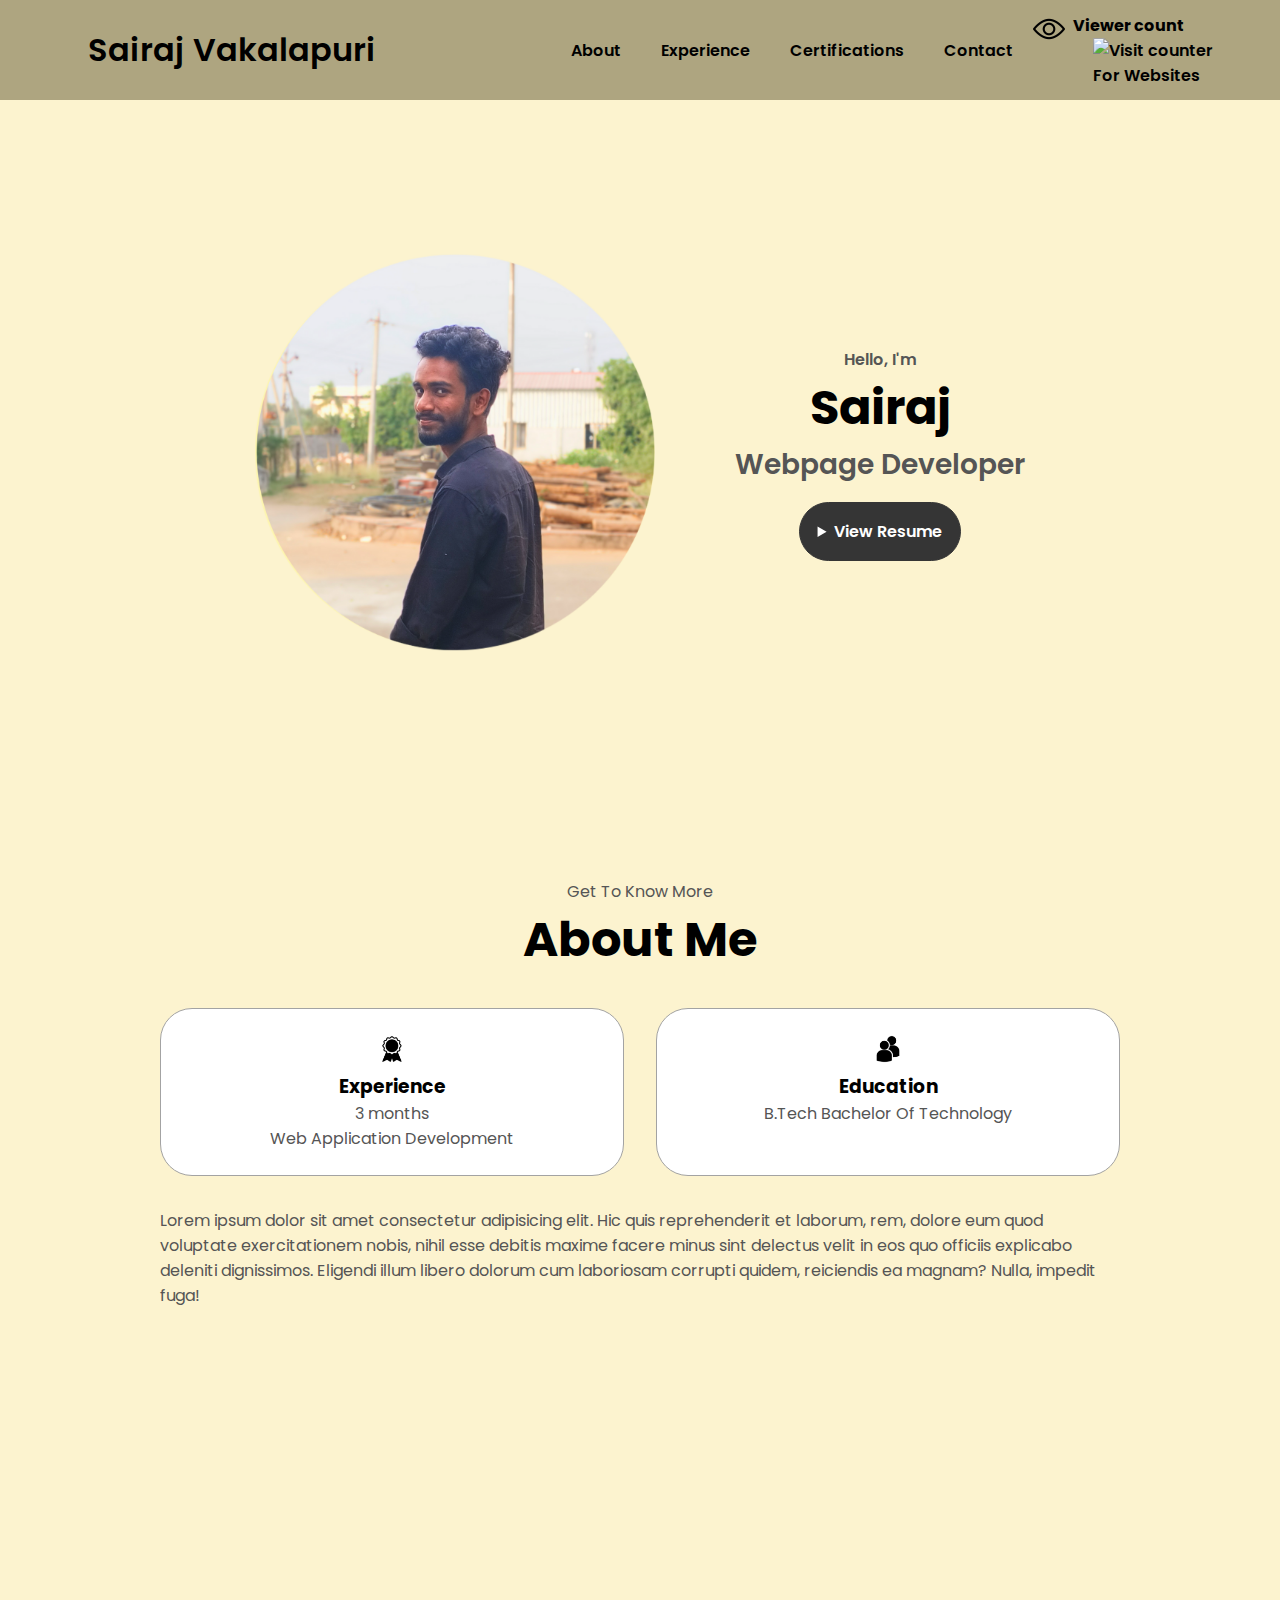
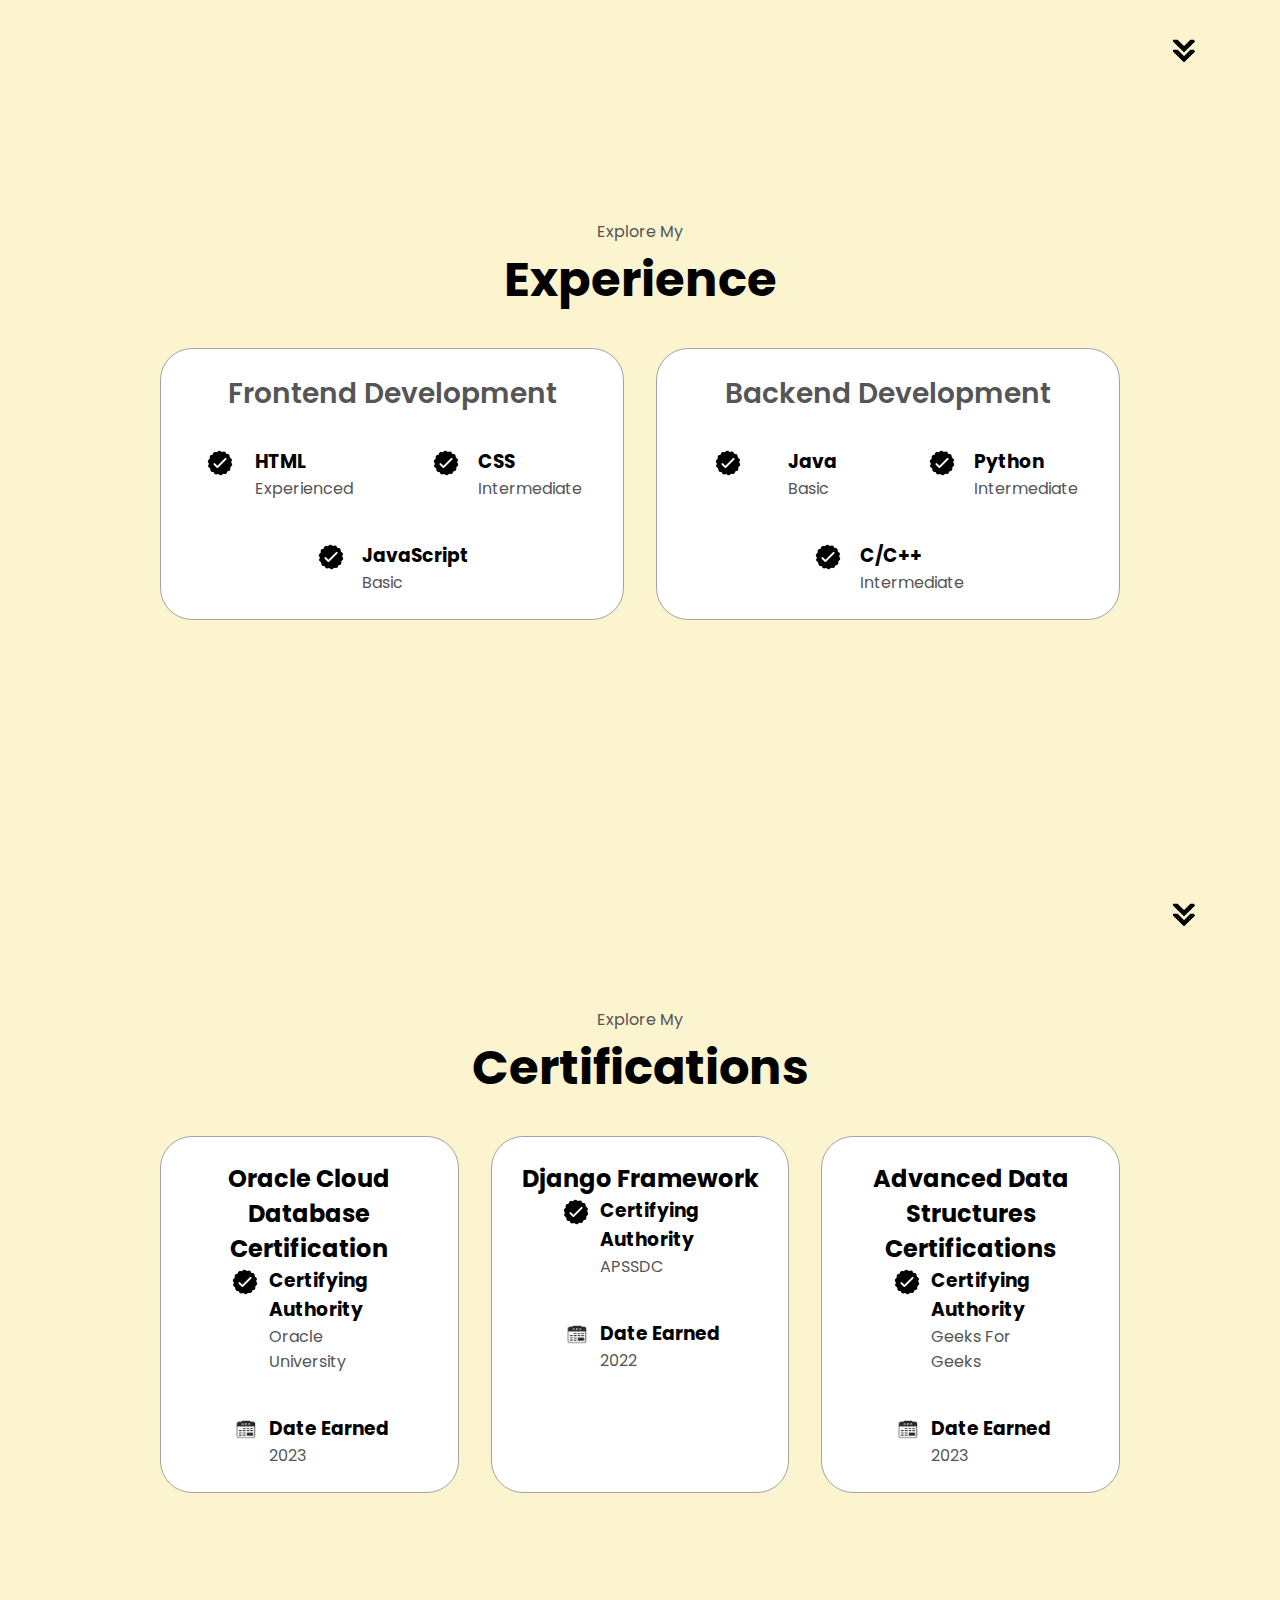
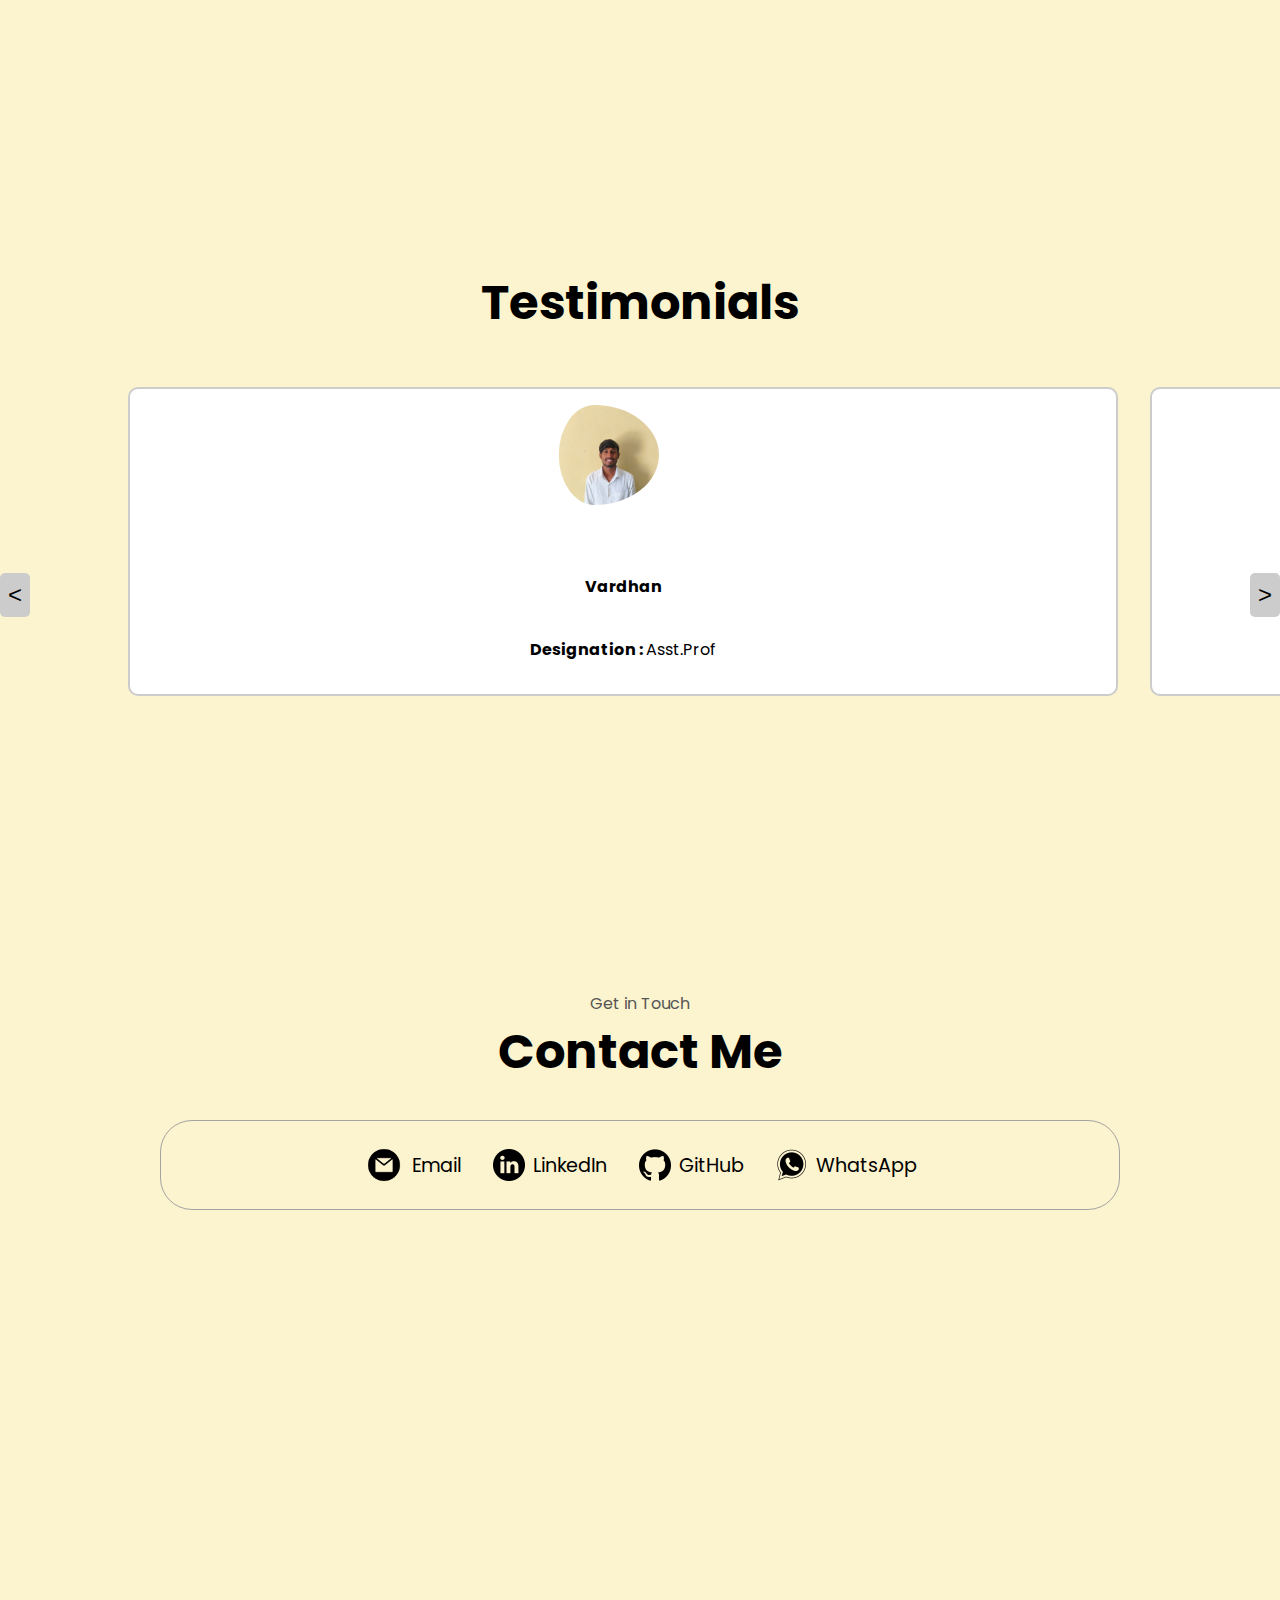
==== index.html @ 8b75f488 "Update index.html" ====
<!DOCTYPE html>
<html lang="en">
  <head>
    <meta charset="UTF-8" />
    <meta http-equiv="X-UA-Compatible" content="IE=edge" />
    <meta name="viewport" content="width=device-width, initial-scale=1.0" />
    <title>Portfolio</title>
    <link rel="stylesheet" href="style.css" />
    <link rel="stylesheet" href="style1.css" />
    <link rel="stylesheet" href="iframe.css" />
  </head>
  <body>
    <div class="jk">
      <a class="logo">Sairaj Vakalapuri</a>
      <nav class="nav">
          <a href="#about">About</a>
          <a href="#experience">Experience</a>
          <a href="#certifications">Certifications</a>
          <a href="#contacts">Contact</a>
           <div class="view-count">
            <article>
              <img src="./assets/view.png" alt="Calendar icon" class="icon" />
              <div>
                <h4>Viewer count</h4>
                <a href="https://www.hitwebcounter.com" target="_blank">
                <img src="https://hitwebcounter.com/counter/counter.php?page=11163522&style=0008&nbdigits=6&type=page&initCount=0" title="Counter Widget" Alt="Visit counter For Websites"   border="0" /></a>      
              </div>
            </article>
          </div>
      </nav>
    </div>
    <section id="profile">
      <div class="section__pic-container">
        <img src="./assets/profile-pic.png" alt="profile picture" />
      </div>
      <div class="section__text">
        <p class="section__text__p1">Hello, I'm</p>
        <h1 class="title">Sairaj</h1>
        <p class="section__text__p2">Webpage Developer</p>
        <div class="btn-container">
          <details>
            <summary class="btn btn-color-1">View Resume</summary> 
            <iframe src="./resume.pdf" frameborder="0"></iframe>
          </details>
        </div>
      </div>
    </section>

    <section id="about">
      <div class="about-me">
        <p class="section__text__p1">Get To Know More</p>
      <h1 class="title">About Me</h1>
      <div class="section-container">
        <div class="about-details-container">
          <div class="about-containers">
            <div class="details-container">
              <img
                src="./assets/experience.png"
                alt="Experience icon"
                class="icon"
              />
              <h3>Experience</h3>
              <p>3 months <br />Web Application Development</p>
            </div>
            <div class="details-container">
              <img
                src="./assets/education.png"
                alt="Education icon"
                class="icon"
              />
              <h3>Education</h3>
              <p>B.Tech Bachelor Of Technology</p>
            </div>
          </div>
          <div class="text-container">
            <p>
              Lorem ipsum dolor sit amet consectetur adipisicing elit. Hic quis
              reprehenderit et laborum, rem, dolore eum quod voluptate
              exercitationem nobis, nihil esse debitis maxime facere minus sint
              delectus velit in eos quo officiis explicabo deleniti dignissimos.
              Eligendi illum libero dolorum cum laboriosam corrupti quidem,
              reiciendis ea magnam? Nulla, impedit fuga!
            </p>
          </div>
        </div>
      </div>
      <img
        src="./assets/arrow.png"
        alt="Arrow icon"
        class="icon arrow"
        onclick="location.href='./#experience'"
      />
      </div>
    </section>
    <section id="experience">
      <p class="section__text__p1">Explore My</p>
      <h1 class="title">Experience</h1>
      <div class="experience-details-container">
        <div class="about-containers">
          <div class="details-container">
            <h2 class="experience-sub-title">Frontend Development</h2>
            <div class="article-container">
              <article>
                <img
                  src="./assets/checkmark.png"
                  alt="Experience icon"
                  class="icon"
                />
                <div>
                  <h3>HTML</h3>
                  <p>Experienced</p>
                </div>
              </article>
              <article>
                <img
                  src="./assets/checkmark.png"
                  alt="Experience icon"
                  class="icon"
                />
                <div>
                  <h3>CSS</h3>
                  <p>Intermediate</p>
                </div>
              </article>
              <article>
                <img
                  src="./assets/checkmark.png"
                  alt="Experience icon"
                  class="icon"
                />
                <div>
                  <h3>JavaScript</h3>
                  <p>Basic</p>
                </div>
              </article>
            </div>
          </div>
          <div class="details-container">
            <h2 class="experience-sub-title">Backend Development</h2>
            <div class="article-container">
              <article>
                <img
                  src="./assets/checkmark.png"
                  alt="Experience icon"
                  class="icon"
                />
                <div>
                  <h3>Java</h3>
                  <p>Basic</p>
                </div>
              </article>
              <article>
                <img
                  src="./assets/checkmark.png"
                  alt="Experience icon"
                  class="icon"
                />
                <div>
                  <h3>Python</h3>
                  <p>Intermediate</p>
                </div>
              </article>
              <article>
                <img
                  src="./assets/checkmark.png"
                  alt="Experience icon"
                  class="icon"
                />
                <div>
                  <h3>C/C++</h3>
                  <p>Intermediate</p>
                </div>
              </article>
            </div>
          </div>
        </div>
      </div>
      <img
        src="./assets/arrow.png"
        alt="Arrow icon"
        class="icon arrow"
        onclick="location.href='./#projects'"
      />
    </section>
    
  <section id="certifications">
  <p class="section__text__p1">Explore My</p>
  <h1 class="title">Certifications</h1>
  <div class="certifications-details-container">
    <div class="about-containers">
      <div class="details-container">
        <h2 class="certifications-sub-title">Oracle Cloud Database Certification</h2>
        <div class="article-container">
          <article>
            <img src="./assets/checkmark.png" alt="Certification icon" class="icon" />
            <div>
              <h3>Certifying Authority</h3>
              <p>Oracle University</p>
            </div>
          </article>
          <article>
            <img src="./assets/calendar.png" alt="Calendar icon" class="icon" />
            <div>
              <h3>Date Earned</h3>
              <p>2023</p>
            </div>
          </article>
        </div>
      </div>
      <div class="details-container">
        <h2 class="certifications-sub-title">Django Framework</h2>
        <div class="article-container">
          <article>
            <img src="./assets/checkmark.png" alt="Certification icon" class="icon" />
            <div>
              <h3>Certifying Authority</h3>
              <p>APSSDC</p>
            </div>
          </article>
          <article>
            <img src="./assets/calendar.png" alt="Calendar icon" class="icon" />
            <div>
              <h3>Date Earned</h3>
              <p>2022</p>
            </div>
          </article>
        </div>
      </div>
      <div class="details-container">
        <h2 class="certifications-sub-title">Advanced Data Structures Certifications</h2>
        <div class="article-container">
          <article>
            <img src="./assets/checkmark.png" alt="Certification icon" class="icon" />
            <div>
              <h3>Certifying Authority</h3>
              <p>Geeks For Geeks</p>
            </div>
          </article>
          <article>
            <img src="./assets/calendar.png" alt="Calendar icon" class="icon" />
            <div>
              <h3>Date Earned</h3>
              <p>2023</p>
            </div>
          </article>
        </div>
      </div>
      
    </div>
    
    
  </div>
  </section>

    <div class="iframe-container">
  <iframe src="testimonials.html" frameborder="0"></iframe>
</div>
</b>
</b>
  <img src="./assets/arrow.png" alt="Arrow icon" class="icon arrow" onclick="location.href='./#contact'" />
</section>
    <section id="contacts">
      <p class="section__text__p1">Get in Touch</p>
      <h1 class="title">Contact Me</h1>
      <div class="contact-info-upper-container">
        <div class="contact-info-container">
          <img
            src="./assets/email.png"
            alt="Email icon"
            class="icon contact-icon email-icon"
          />
          <p><a href="vakalapuri.sairaj@gmail.com">Email</a></p>
        </div>
        <div class="contact-info-container">
          <img
            src="./assets/linkedin.png"
            alt="LinkedIn icon"
            class="icon contact-icon"
          />
          <p><a href="https://www.linkedin.com/in/sai-raj-215684230/">LinkedIn</a></p>
        </div>
        
          <div class="contact-info-container">
          <img
            src="./assets/github.png"
            alt="GitHub icon"
            class="icon contact-icon"
          />
          <p><a href="https://www.github.com/Sairaj2212">GitHub</a></p>
        </div>
        
        <div class="contact-info-container">
          <img
            src="./assets/whatsapp.png"
            alt="whatsapp icon"
            class="icon contact-icon"
          />
          <p><a href="https://wa.me/+919493620127">WhatsApp</a></p>
        </div>
      </div>
    </section>
  </body>
</html>>
---- style.css ----
@import url("https://fonts.googleapis.com/css2?family=Poppins:wght@300;400;500;600&display=swap");

* {
  margin: 0;
  padding: 0;
  text-decoration:none ;
}
body {
  font-family: "Poppins", sans-serif;
  background-color: #FCF3CF;
}
html {
  scroll-behavior: smooth;
}
.jk{
  position: fixed;
  z-index: 100;
  background-color: #aea580;
  display: flex;
  justify-content: space-around;
  align-items: center;
  width: 100%;
  font-weight: 600;
  height: 100px;
}
nav a{
 margin: 20px;


}
p {
  color: rgb(85, 85, 85);
}

/* TRANSITION */

a,
.btn {
  transition: all 300ms ease;
}

nav,
.nav-links {
  display: flex;
}

nav {
  justify-content: space-around;
  align-items: center;
  height: 17vh;
}

.nav-links {
  gap: 2rem;
  list-style: none;
  font-size: 1.5rem;
}
#profile{
  padding-top:160px;
}

a {
  color: black;
  text-decoration: none;
  text-decoration-color: white;
}

a:hover {
  color: grey;
  text-decoration: underline;
  text-underline-offset: 1rem;
  text-decoration-color: rgb(181, 181, 181);
}

.logo {
  font-size: 2rem;
}

.logo:hover {
  cursor: default;
}


#hamburger-nav {
  display: none;
}

.hamburger-menu {
  position: relative;
  display: inline-block;
}

.hamburger-icon {
  display: flex;
  flex-direction: column;
  justify-content: space-between;
  height: 24px;
  width: 30px;
  cursor: pointer;
}

.hamburger-icon span {
  width: 100%;
  height: 2px;
  background-color: black;
  transition: all 0.3 ease-in-out;
}

.menu-links {
  position: absolute;
  top: 100%;
  right: 0;
  background-color: white;
  width: fit-content;
  max-height: 0;
  overflow: hidden;
  transition: all 0.3 ease-in-out;
}

.menu-links a {
  display: block;
  padding: 10px;
  text-align: center;
  font-size: 1.5rem;
  color: black;
  text-decoration: none;
  transition: all 0.3 ease-in-out;
}

.menu-links li {
  list-style: none;
}

.menu-links.open {
  max-height: 300px;
}

.hamburger-icon.open span:first-child {
  transform: rotate(45deg) translate(10px, 5px);
}

.hamburger-icon.open span:nth-child(2) {
  opacity: 0;
}

.hamburger-icon.open span:last-child {
  transform: rotate(-45deg) translate(10px, -5px);
}

.hamburger-icon span:first-child {
  transform: none;
}

.hamburger-icon span:first-child {
  opacity: 1;
}

.hamburger-icon span:first-child {
  transform: none;
}


section {
  padding-top: 4vh;
  height: 96vh;
  margin: 0 10rem;
  box-sizing: border-box;
  min-height: fit-content;
}

.section-container {
  display: flex;
}


#profile {
  display: flex;
  justify-content: center;
  gap: 5rem;
  height: 80vh;
}

.section__pic-container {
  display: flex;
  height: 400px;
  width: 400px;
  margin: auto 0;
}

.section__text {
  align-self: center;
  text-align: center;
}

.section__text p {
  font-weight: 600;
}

.section__text__p1 {
  text-align: center;
  
}

.section__text__p2 {
  font-size: 1.75rem;
  margin-bottom: 1rem;
}

.title {
  font-size: 3rem;
  text-align: center;
}

#socials-container {
  display: flex;
  justify-content: center;
  margin-top: 1rem;
  gap: 1rem;
}


.icon {
  cursor: pointer;
  height: 2rem;
}

.btn-container {
  display: flex;
  justify-content: center;
  gap: 1rem;
}

.btn {
  font-weight: 600;
  transition: all 300ms ease;
  padding: 1rem;
  width: 8rem;
  border-radius: 2rem;
}

.btn-color-1,
.btn-color-2 {
  border: rgb(53, 53, 53) 0.1rem solid;
}

.btn-color-1:hover,
.btn-color-2:hover {
  cursor: pointer;
}

.btn-color-1,
.btn-color-2:hover {
  background: rgb(53, 53, 53);
  color: white;
}

.btn-color-1:hover {
  background: rgb(0, 0, 0);
}

.btn-color-2 {
  background: none;
}

.btn-color-2:hover {
  border: rgb(255, 255, 255) 0.1rem solid;
}

.btn-container {
  gap: 1rem;
}


#about {
  position: relative;
}

.about-containers {
  gap: 2rem;
  margin-bottom: 2rem;
  margin-top: 2rem;
}
.about-containers :hover{
  border-color: red;
  transform: scale(1.1);
  transition: transform 330ms ease-in-out;
}

.about-details-container {
  justify-content: center;
  flex-direction: column;
}

.about-containers,
.about-details-container {
  display: flex;
}

.about-pic {
  border-radius: 2rem;
}

.arrow {
  position: absolute;
  right: -5rem;
  bottom: 2.5rem;
}

.details-container {
  padding: 1.5rem;
  flex: 1;
  background: white;
  border-radius: 2rem;
  border: rgb(53, 53, 53) 0.1rem solid;
  border-color: rgb(163, 163, 163);
  text-align: center;
}
.details-container :hover {
    border-color: blue;
    transform: scale(1.02);
}


.section-container {
  gap: 4rem;
  height: 80%;
}

.section__pic-container {
  height: 400px;
  width: 400px;
  margin: auto 0;
}



#experience {
  position: relative;
  padding-top: 7rem;
}

.experience-sub-title {
  color: rgb(85, 85, 85);
  font-weight: 600;
  font-size: 1.75rem;
  margin-bottom: 2rem;
}

.experience-details-container {
  display: flex;
  justify-content: center;
  flex-direction: column;
}

.article-container {
  display: flex;
  text-align: initial;
  flex-wrap: wrap;
  flex-direction: row;
  gap: 2.5rem;
  justify-content: space-around;
}

article {
  display: flex;
  width: 10rem;
  justify-content: space-around;
  gap: 0.5rem;
}

article .icon {
  cursor: default;
}


#projects {
  position: relative;
}

.color-container {
  border-color: rgb(163, 163, 163);
  background: rgb(250, 250, 250);
}

.project-img {
  border-radius: 2rem;
  width: 90%;
  height: 90%;
}

.project-title {
  margin: 1rem;
  color: black;
}

.project-btn {
  color: black;
  border-color: rgb(163, 163, 163);
}



#contact {
  display: flex;
  justify-content: center;
  flex-direction: column;
  height: 70vh;
}

.contact-info-upper-container {
  display: flex;
  justify-content: center;
  border-radius: 2rem;
  border: rgb(53, 53, 53) 0.1rem solid;
  border-color: rgb(163, 163, 163);
  background: (250, 250, 250);
  margin: 2rem auto;
  padding: 0.5rem;
}

.contact-info-container {
  display: flex;
  align-items: center;
  justify-content: center;
  gap: 0.5rem;
  margin: 1rem;
}

.contact-info-container p {
  font-size: larger;
}

.contact-icon {
  cursor: default;
}

.email-icon {
  height: 2.5rem;
}

/* FOOTER SECTION */

footer {
  height: 26vh;
  margin: 0 1rem;
}

footer p {
  text-align: center;
}

.view-count h3{
    font-size: 1rem;
}
---- style1.css ----
@media screen and (max-width: 1400px) {
  #profile {
    height: 83vh;
    margin-bottom: 6rem;
  }
  .about-containers {
    flex-wrap: wrap;
  }
  #contact,
  #projects {
    height: fit-content;
  }
}

@media screen and (max-width: 1200px) {
  #desktop-nav {
    display: none;
  }
  #hamburger-nav {
    display: flex;
  }
  #experience,
  .experience-details-container {
    margin-top: 2rem;
  }
  #profile,
  .section-container {
    display: block;
  }
  .arrow {
    display: none;
  }
  section,
  .section-container {
    height: fit-content;
  }
  section {
    margin: 0 5%;
  }
  .section__pic-container {
    width: 275px;
    height: 275px;
    margin: 0 auto 2rem;
  }
  .about-containers {
    margin-top: 0;
  }
}

@media screen and (max-width: 600px) {
  #contact,
  footer {
    height: 40vh;
  }
  #profile {
    height: 83vh;
    margin-bottom: 0;
  }
  article {
    font-size: 1rem;
  }
  footer nav {
    height: fit-content;
    margin-bottom: 2rem;
  }
  .about-containers,
  .contact-info-upper-container,
  .btn-container {
    flex-wrap: wrap;
  }
  .contact-info-container {
    margin: 0;
  }
  .contact-info-container p,
  .nav-links li a {
    font-size: 1rem;
  }
  .experience-sub-title {
    font-size: 1.25rem;
  }
  .logo {
    font-size: 1.5rem;
  }
  .nav-links {
    flex-direction: column;
    gap: 0.5rem;
    text-align: center;
  }
  .section__pic-container {
    width: auto;
    height: 46vw;
    justify-content: center;
  }
  .section__text__p2 {
    font-size: 1.25rem;
  }
  .title {
    font-size: 2rem;
  }
  .text-container {
    text-align: justify;
  }
}
---- iframe.css ----
.iframe-container {
    position: relative;
    overflow: hidden;
    padding-top: 56.25%;
}

.iframe-container iframe {
    position: absolute;
    top: 0;
    left: 0;
    width: 100%;
    height: 100%;
    border: 0;
}
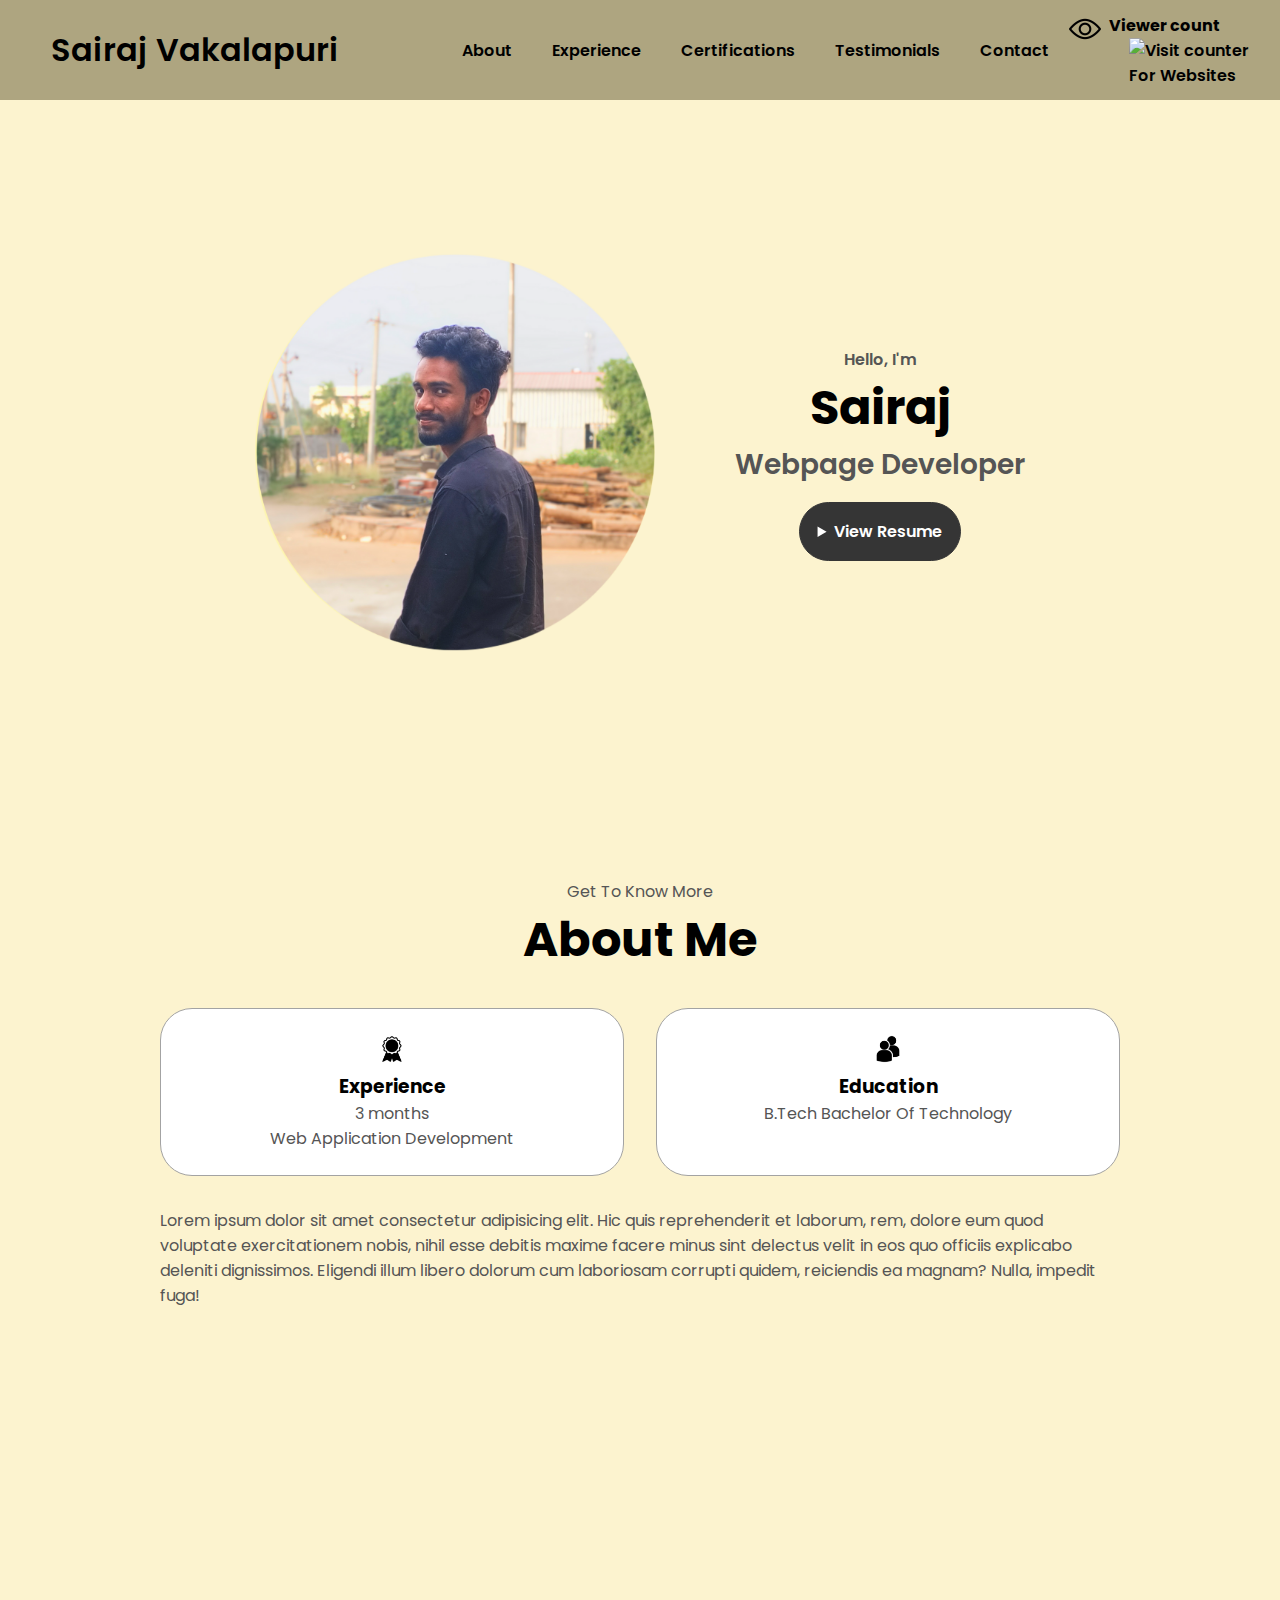
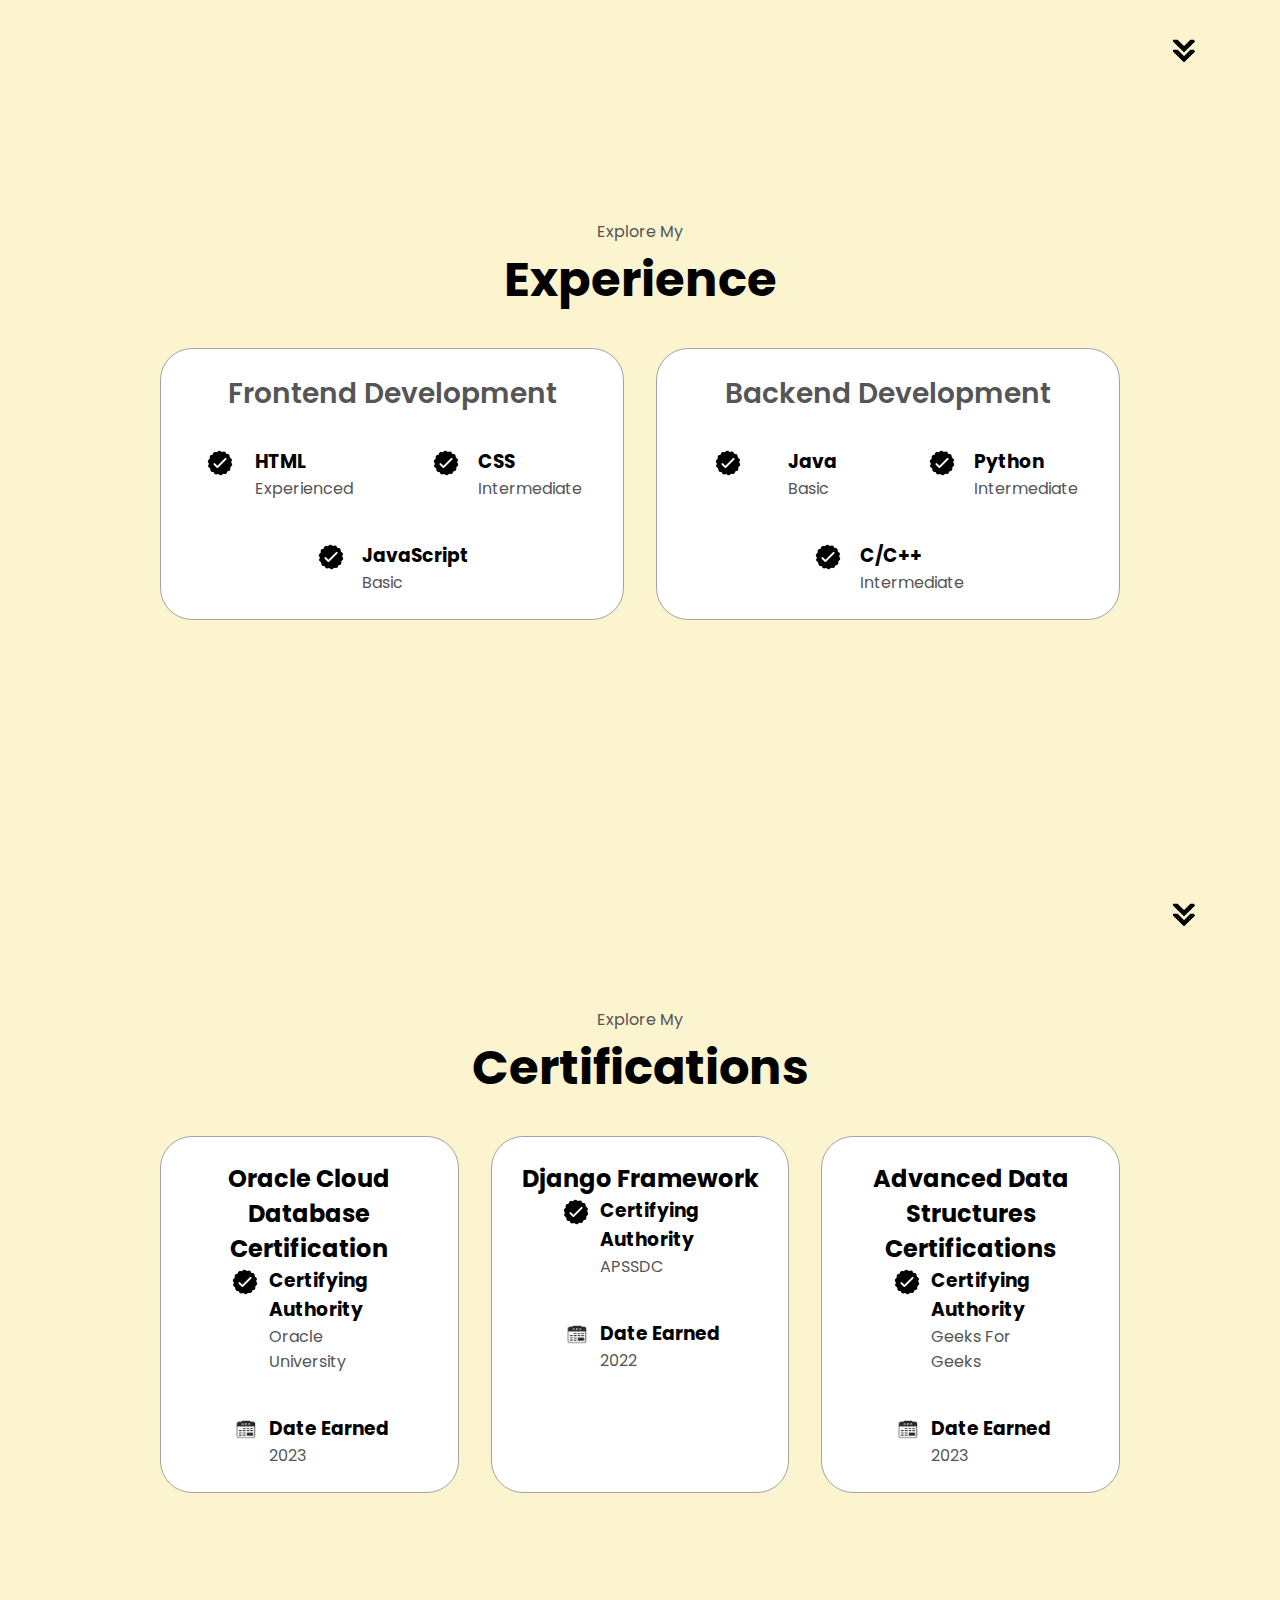
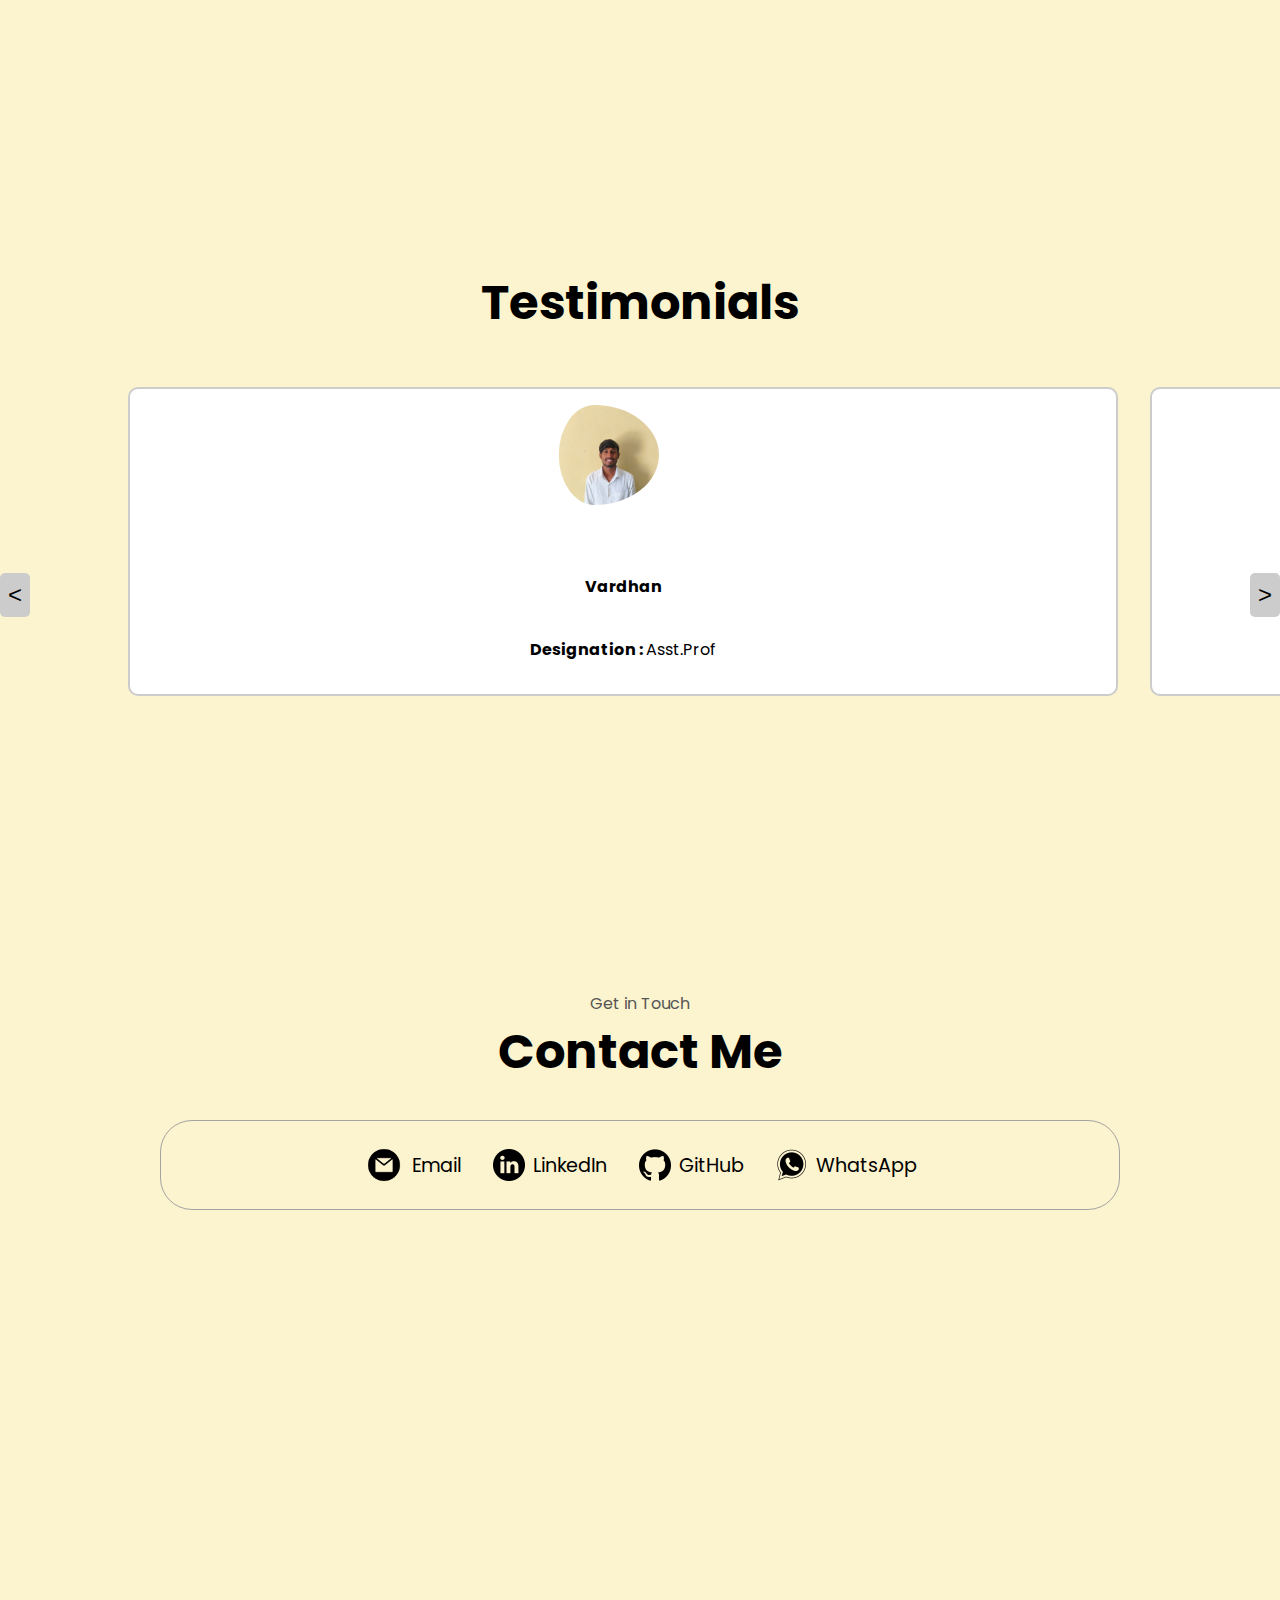
==== commit 9dbaf9a1: "Update index.html" ====
--- a/index.html
+++ b/index.html
@@ -16,6 +16,7 @@
           <a href="#about">About</a>
           <a href="#experience">Experience</a>
           <a href="#certifications">Certifications</a>
+          <a href="#test">Testimonials</a>
           <a href="#contacts">Contact</a>
            <div class="view-count">
             <article>
@@ -252,7 +253,7 @@
   </div>
   </section>
 
-    <div class="iframe-container">
+    <div class="iframe-container" id="test">
   <iframe src="testimonials.html" frameborder="0"></iframe>
 </div>
 </b>
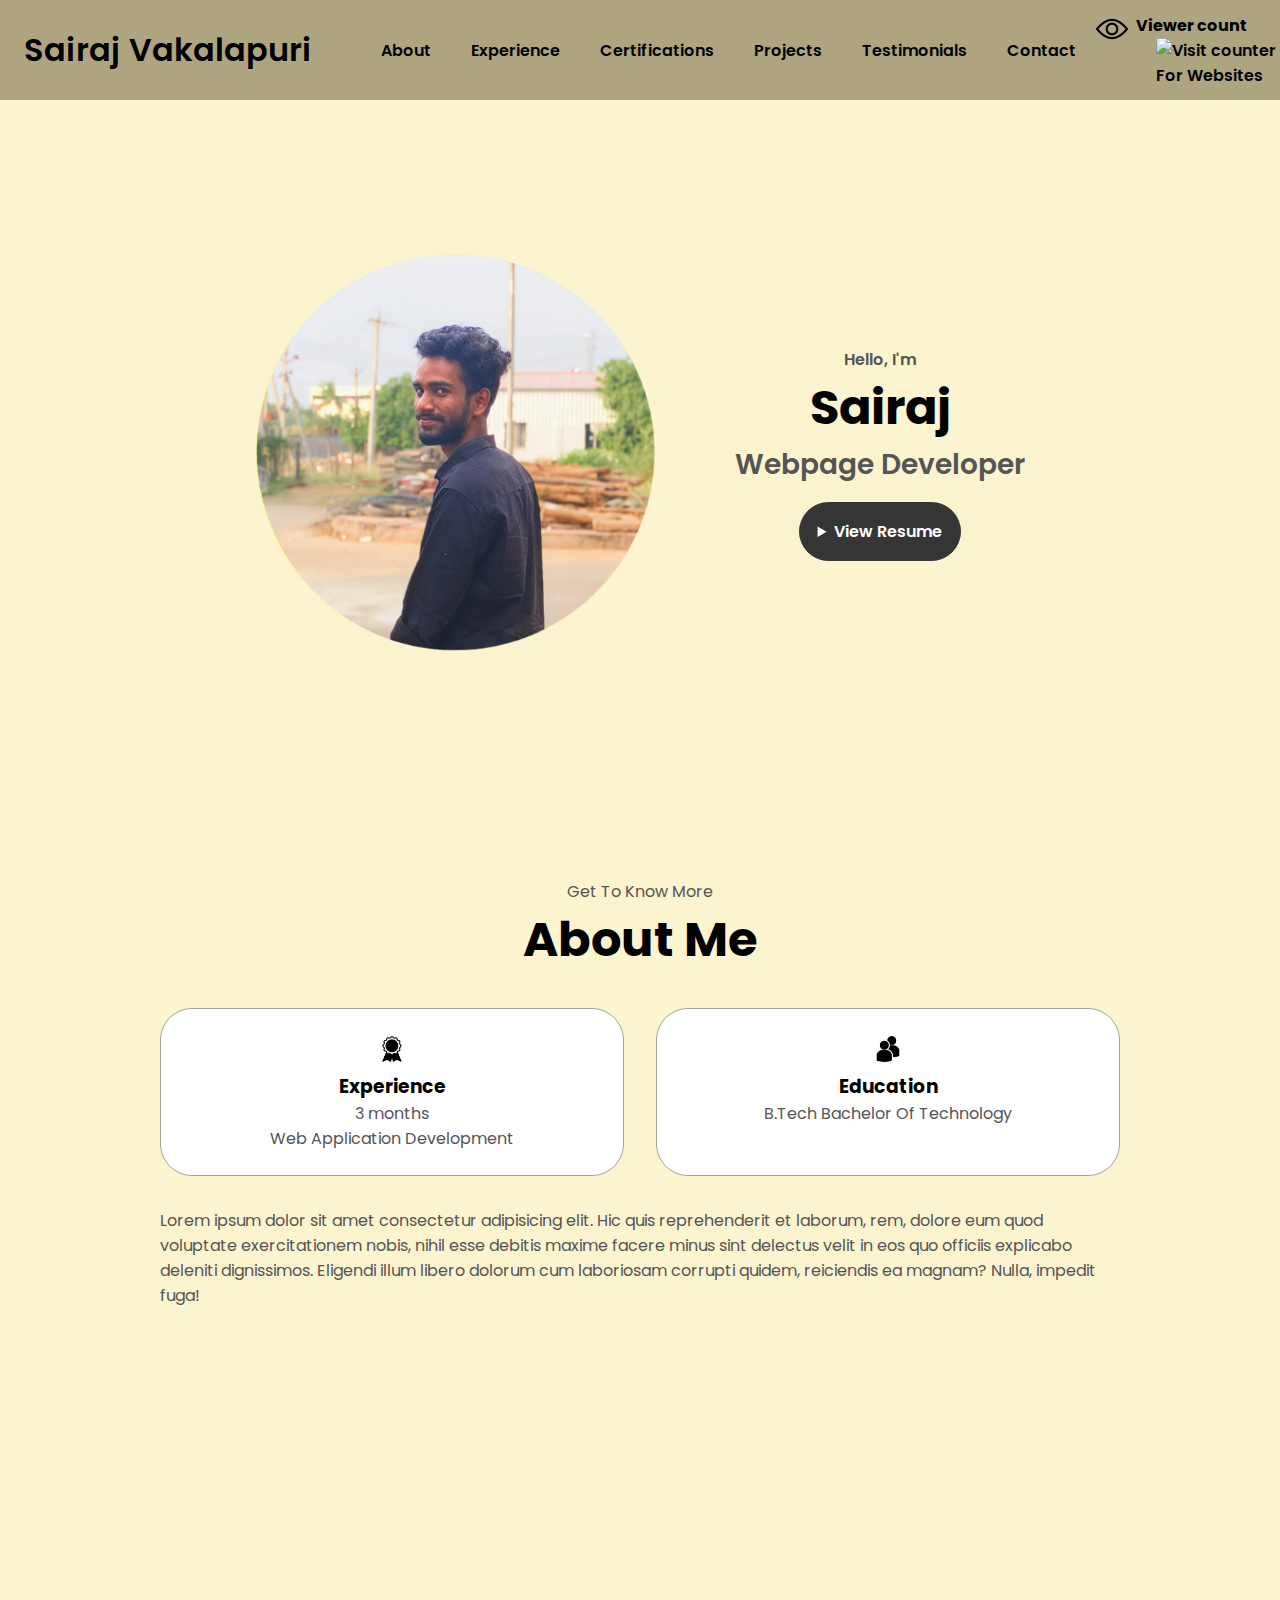
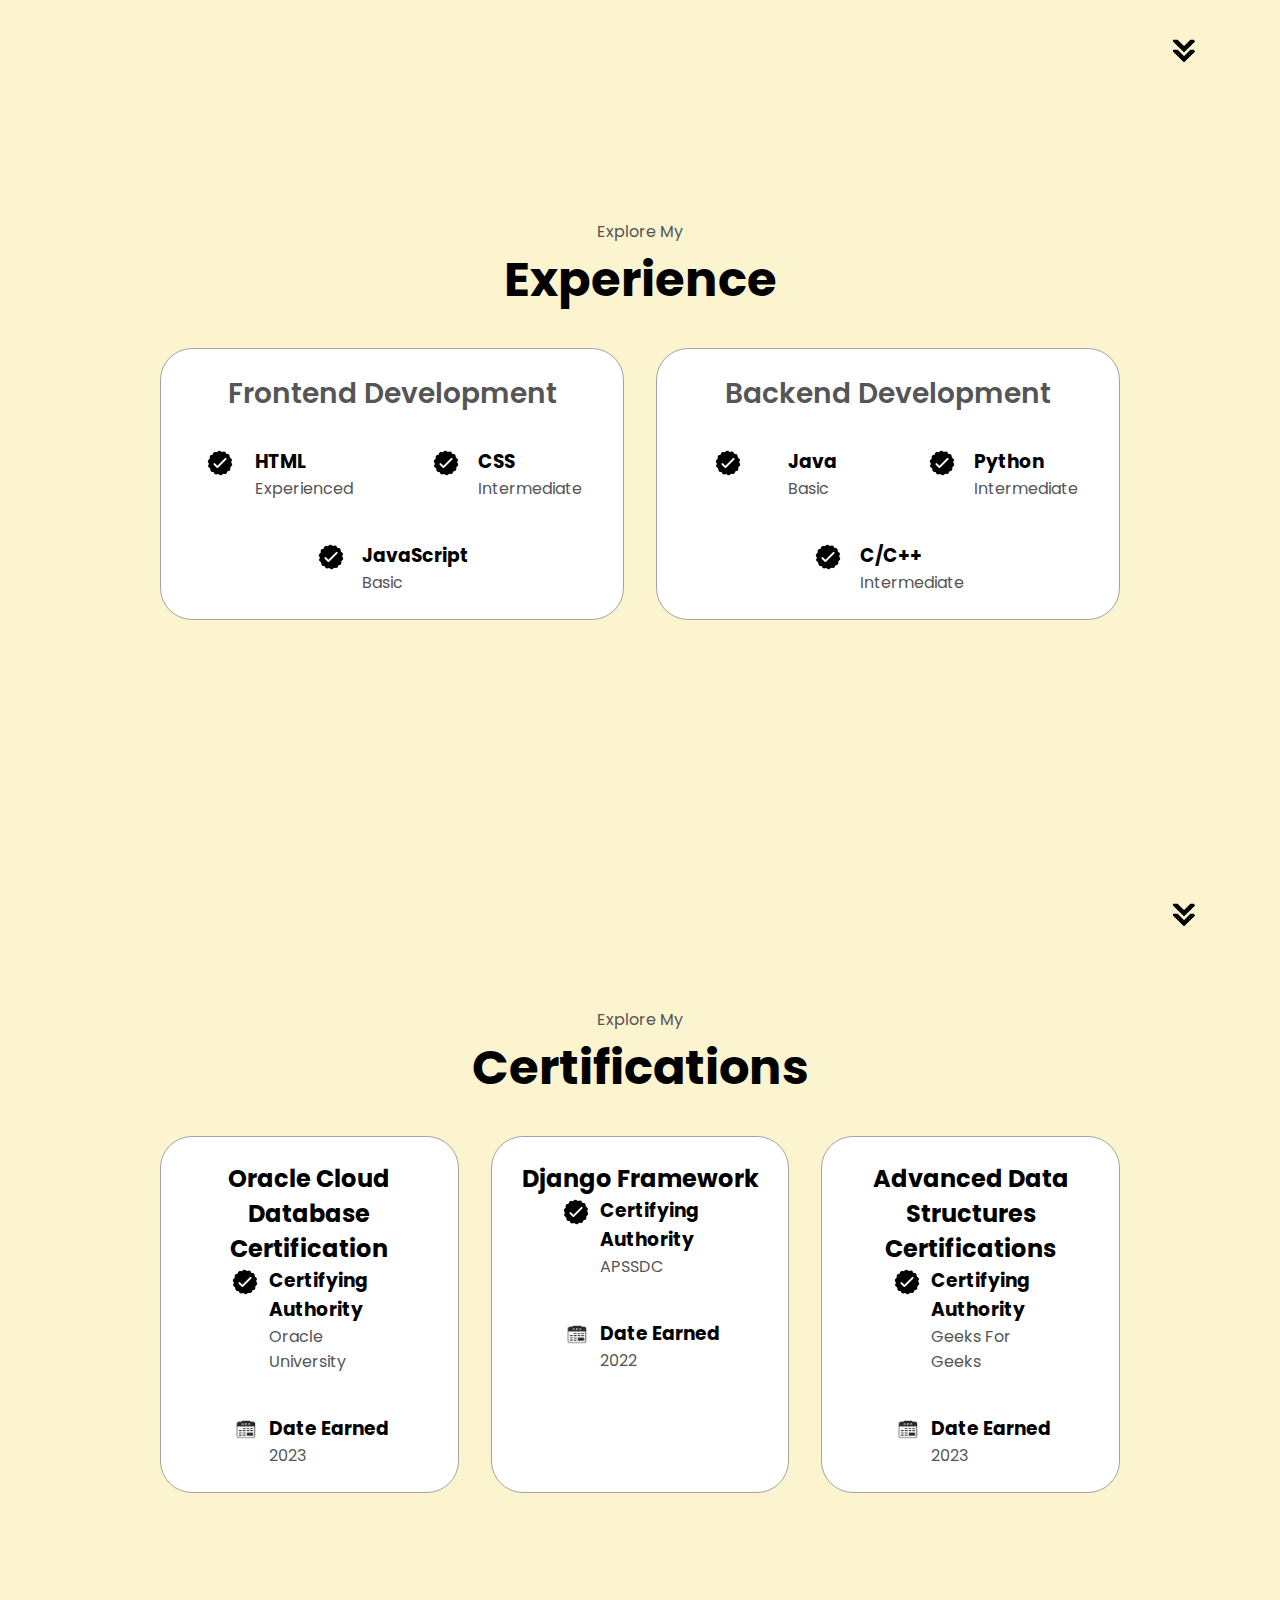
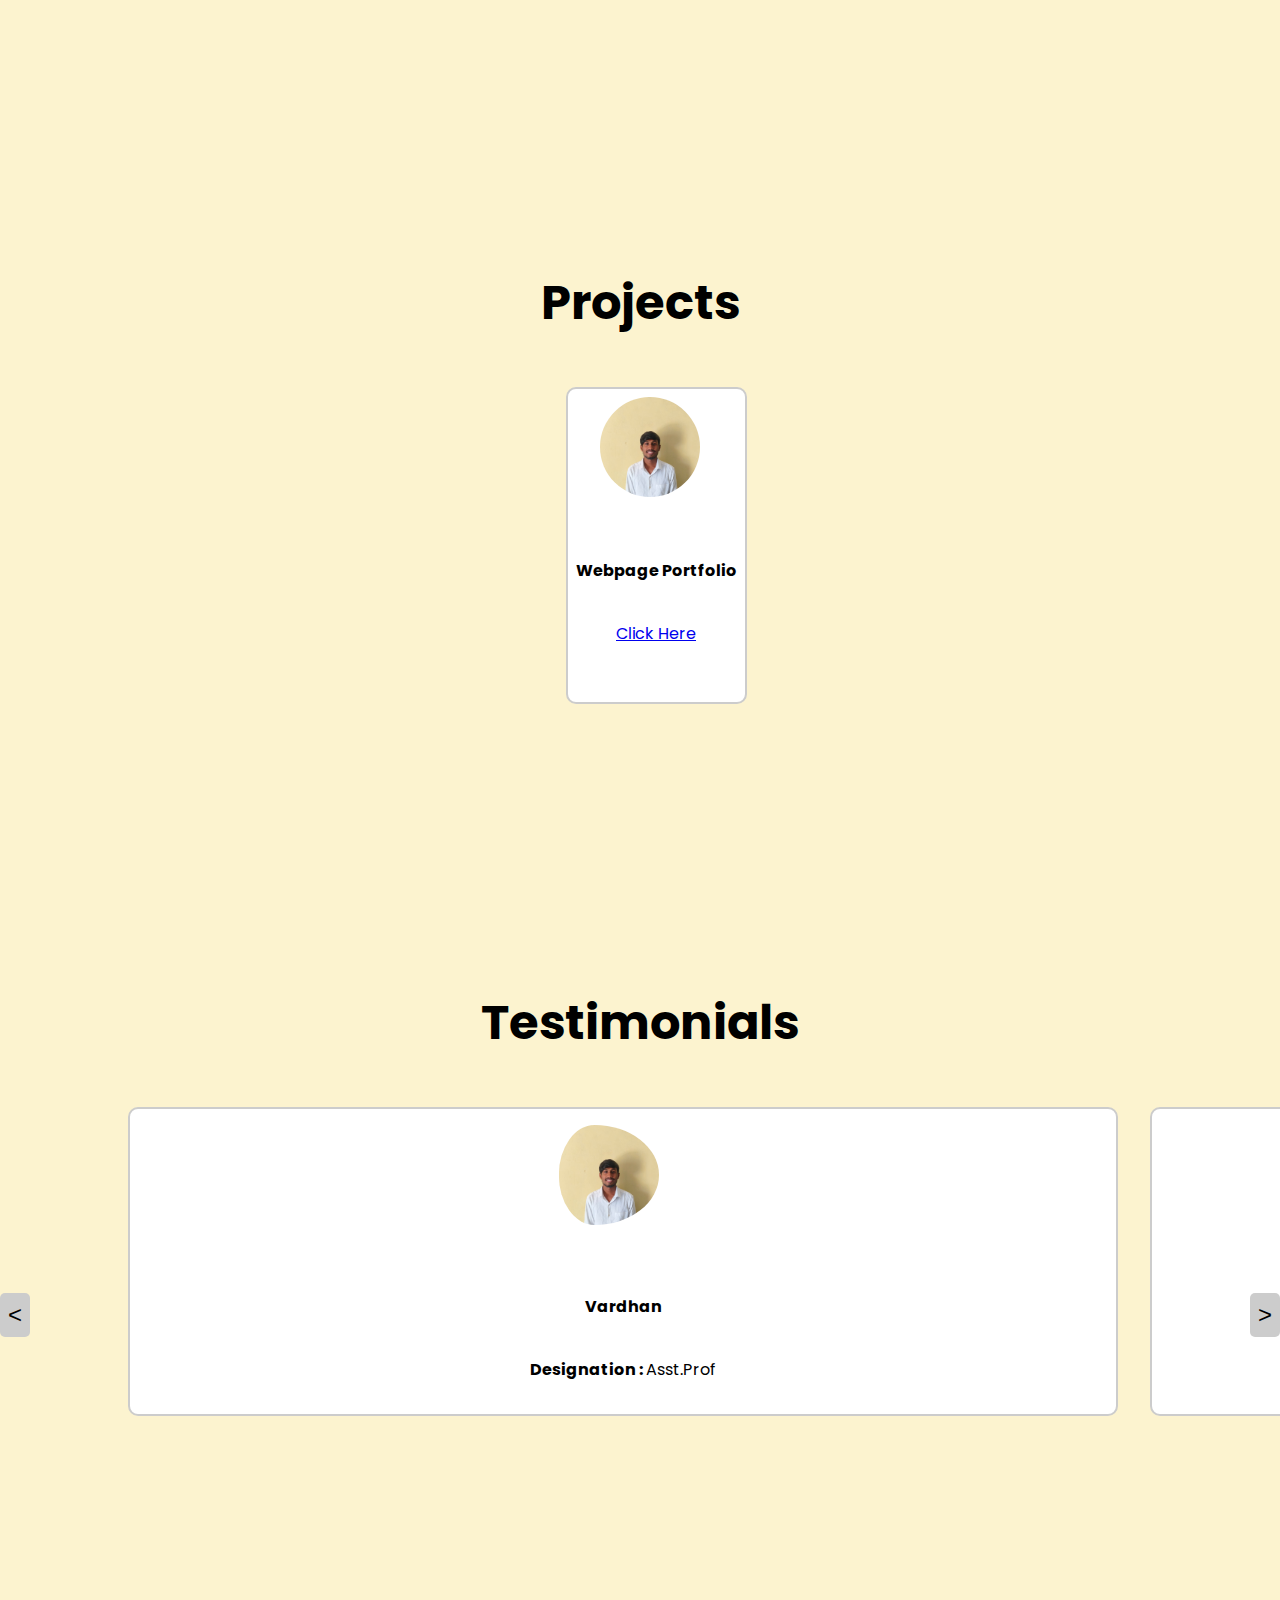
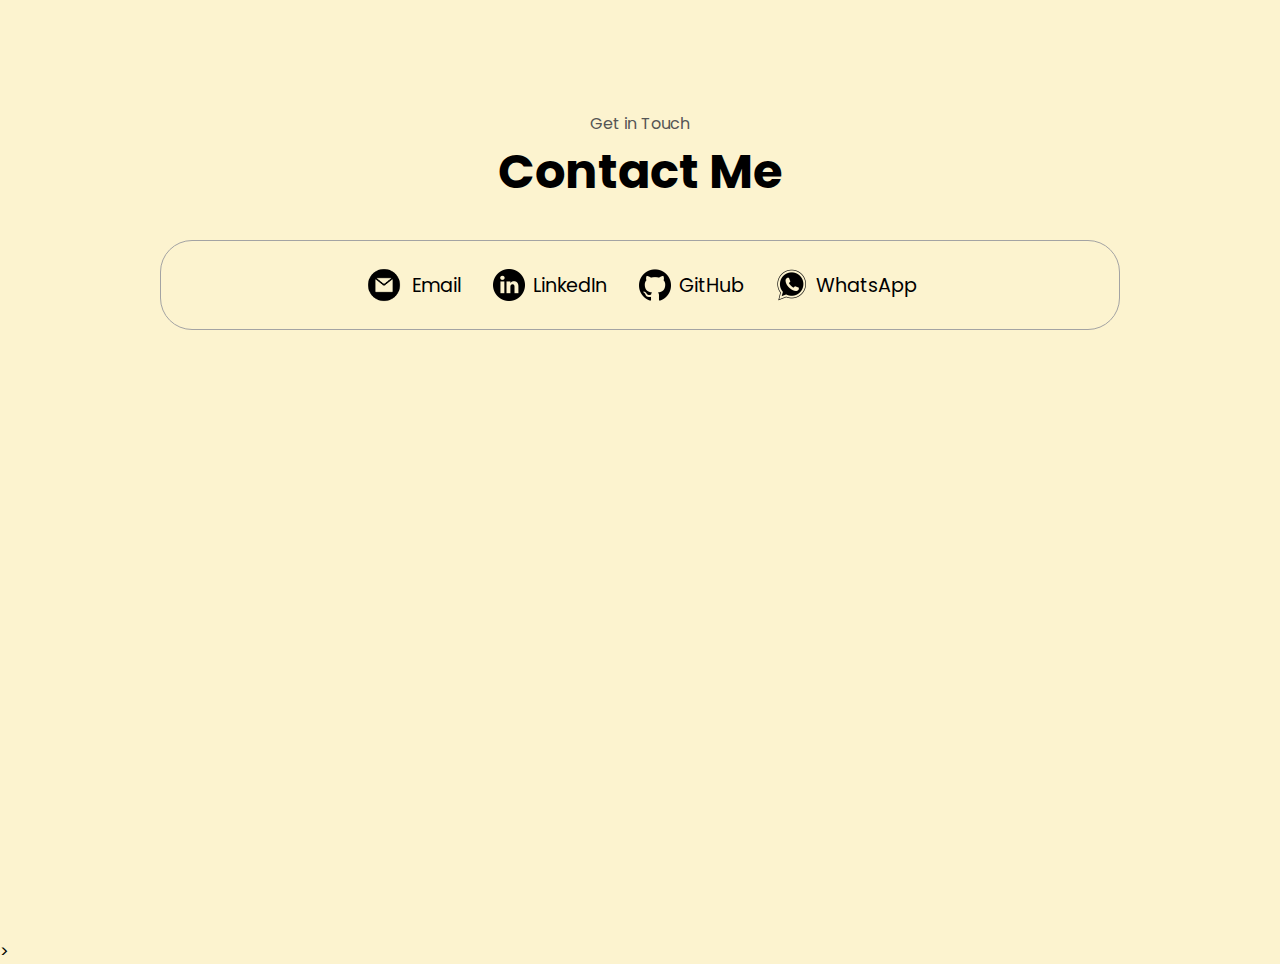
==== commit 172817e7: "Update index.html" ====
--- a/index.html
+++ b/index.html
@@ -16,6 +16,7 @@
           <a href="#about">About</a>
           <a href="#experience">Experience</a>
           <a href="#certifications">Certifications</a>
+          <a href="#projects">Projects</a>
           <a href="#test">Testimonials</a>
           <a href="#contacts">Contact</a>
            <div class="view-count">
@@ -252,7 +253,9 @@
     
   </div>
   </section>
-
+<div class="iframe-container" id="test">
+  <iframe src="projects.html" frameborder="0"></iframe>
+</div>
     <div class="iframe-container" id="test">
   <iframe src="testimonials.html" frameborder="0"></iframe>
 </div>
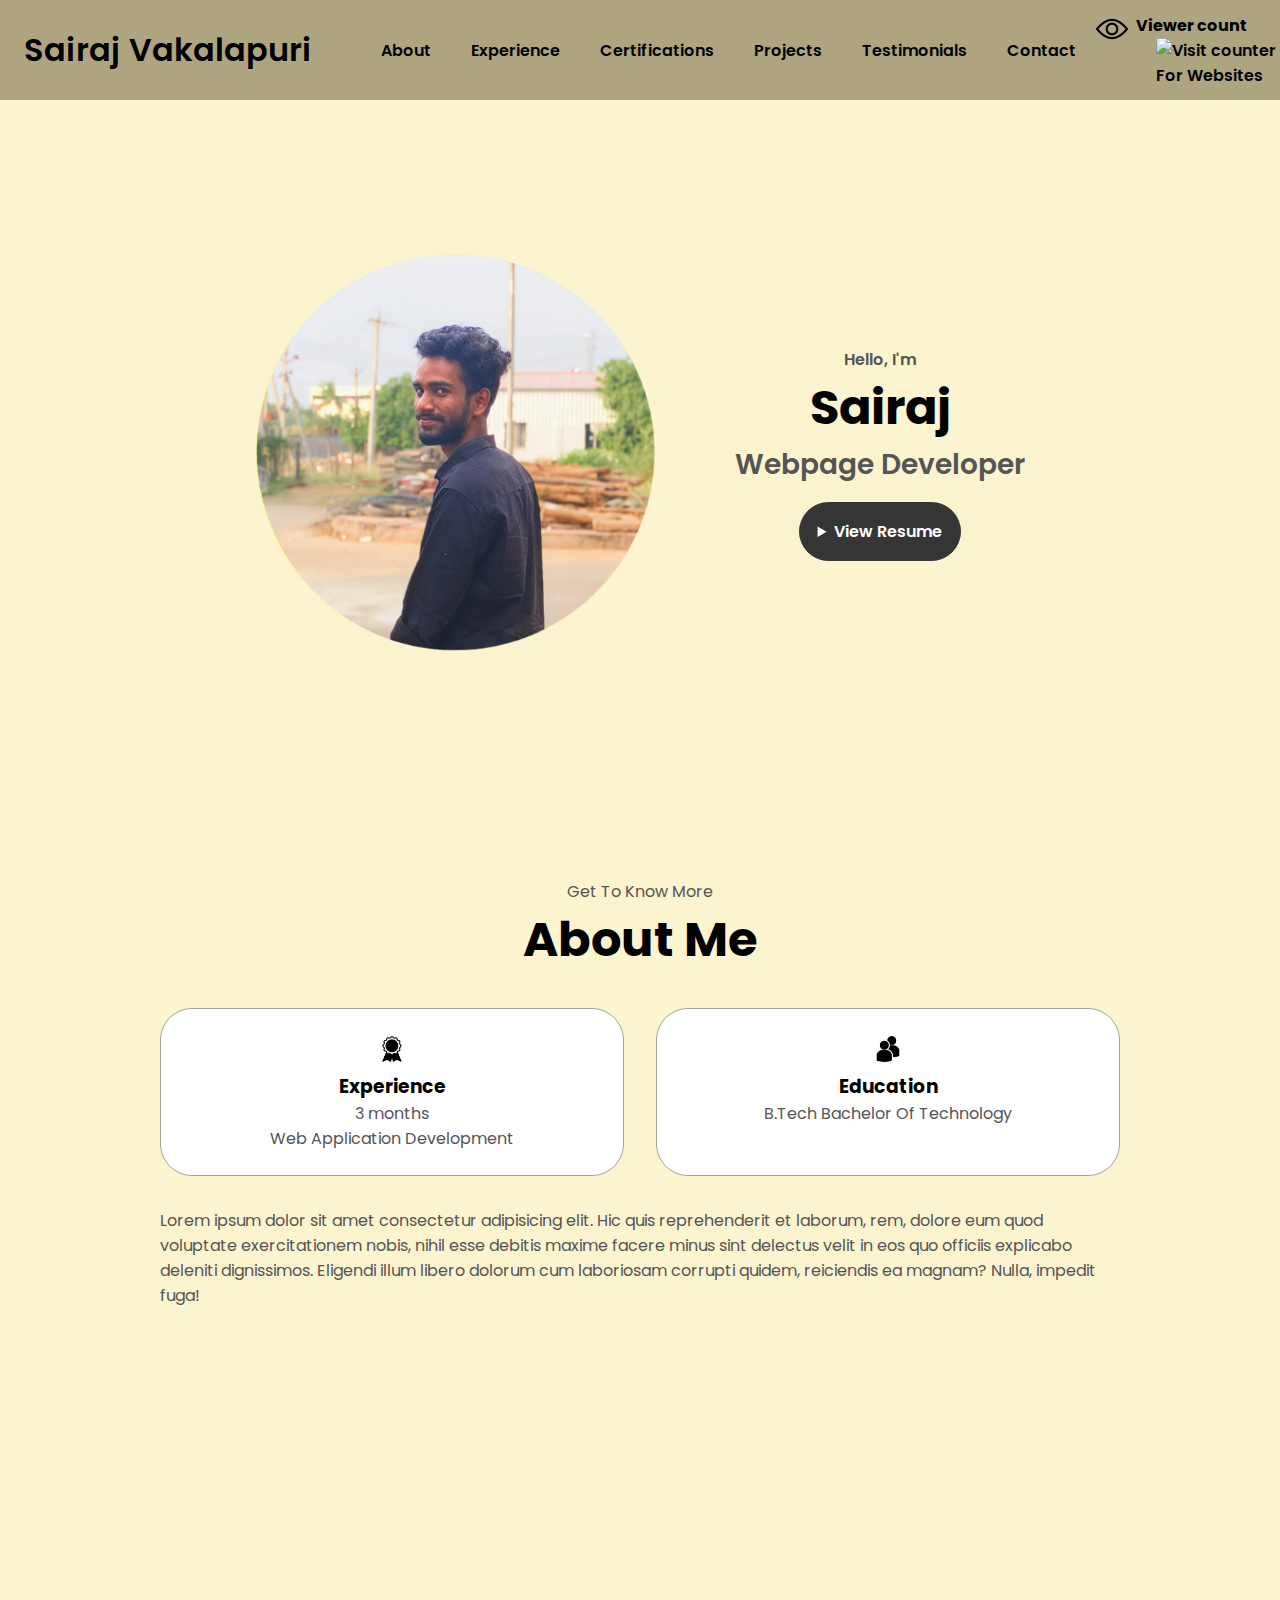
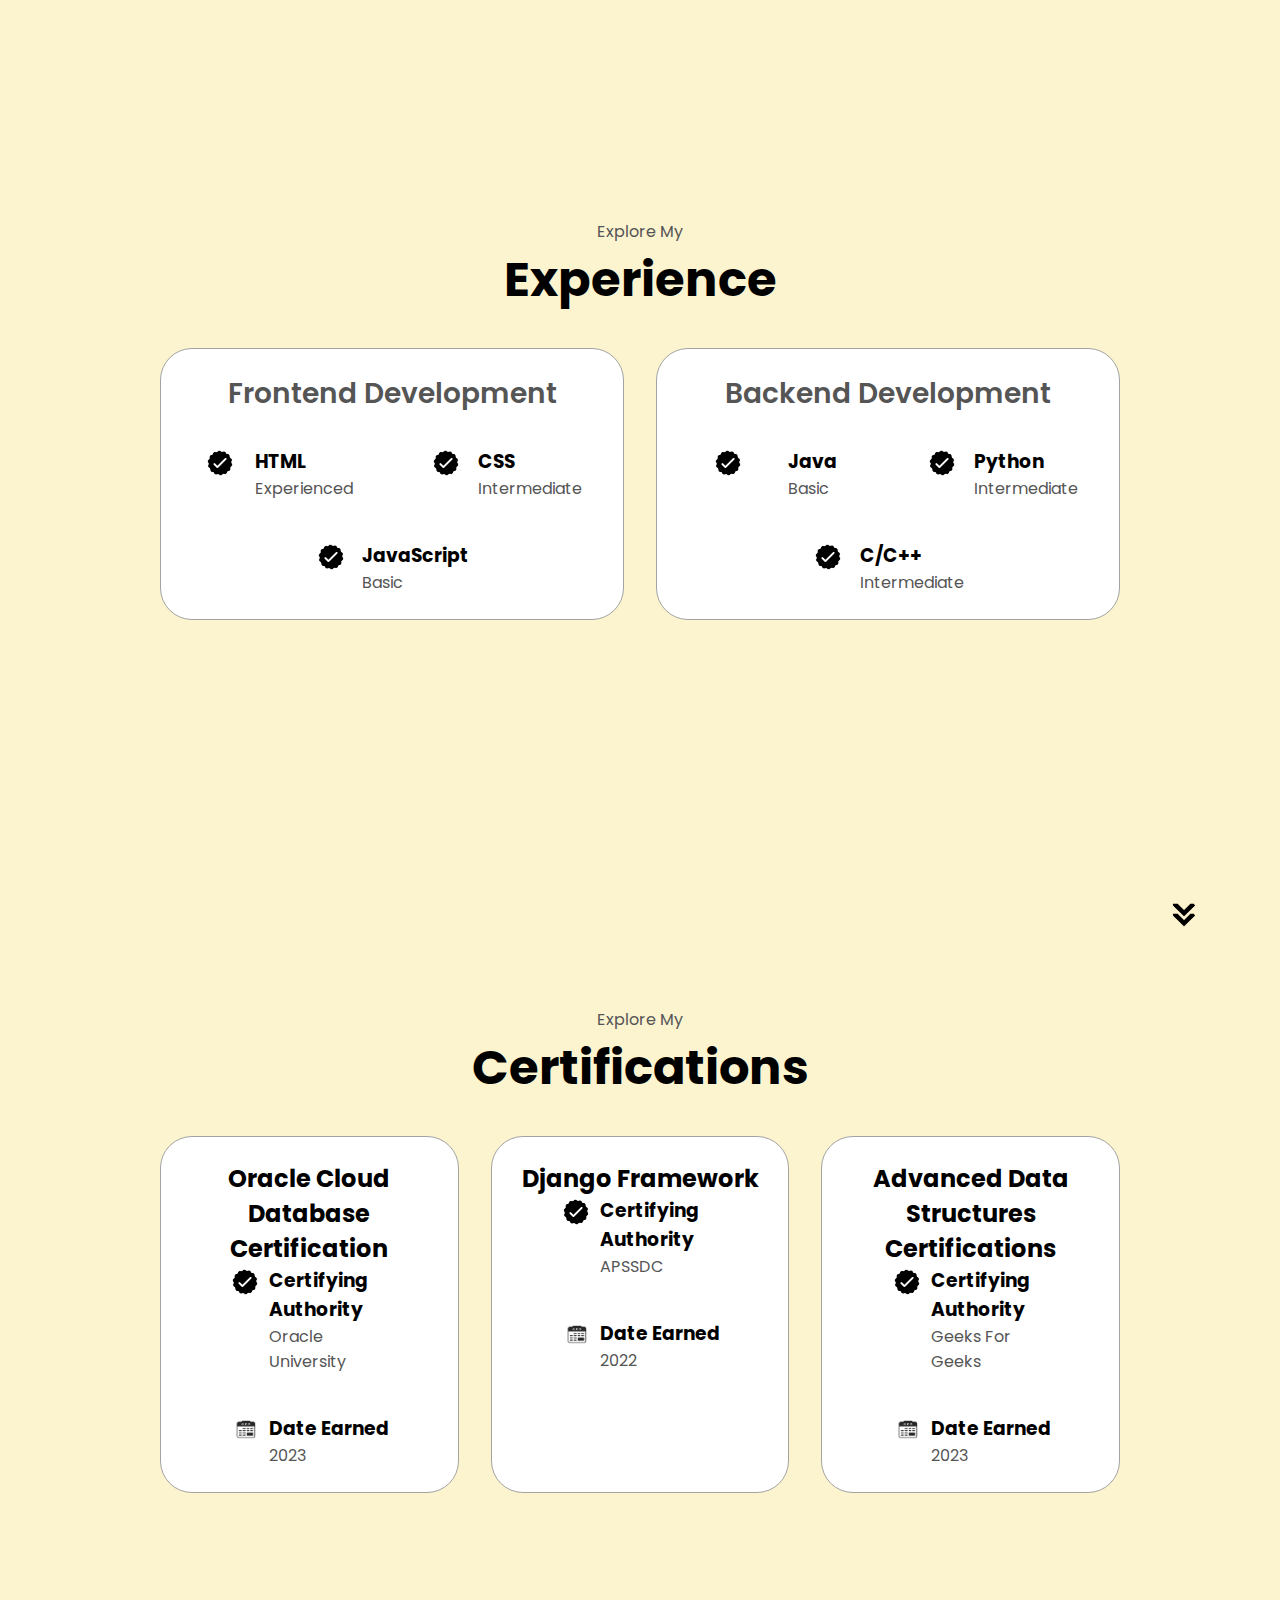
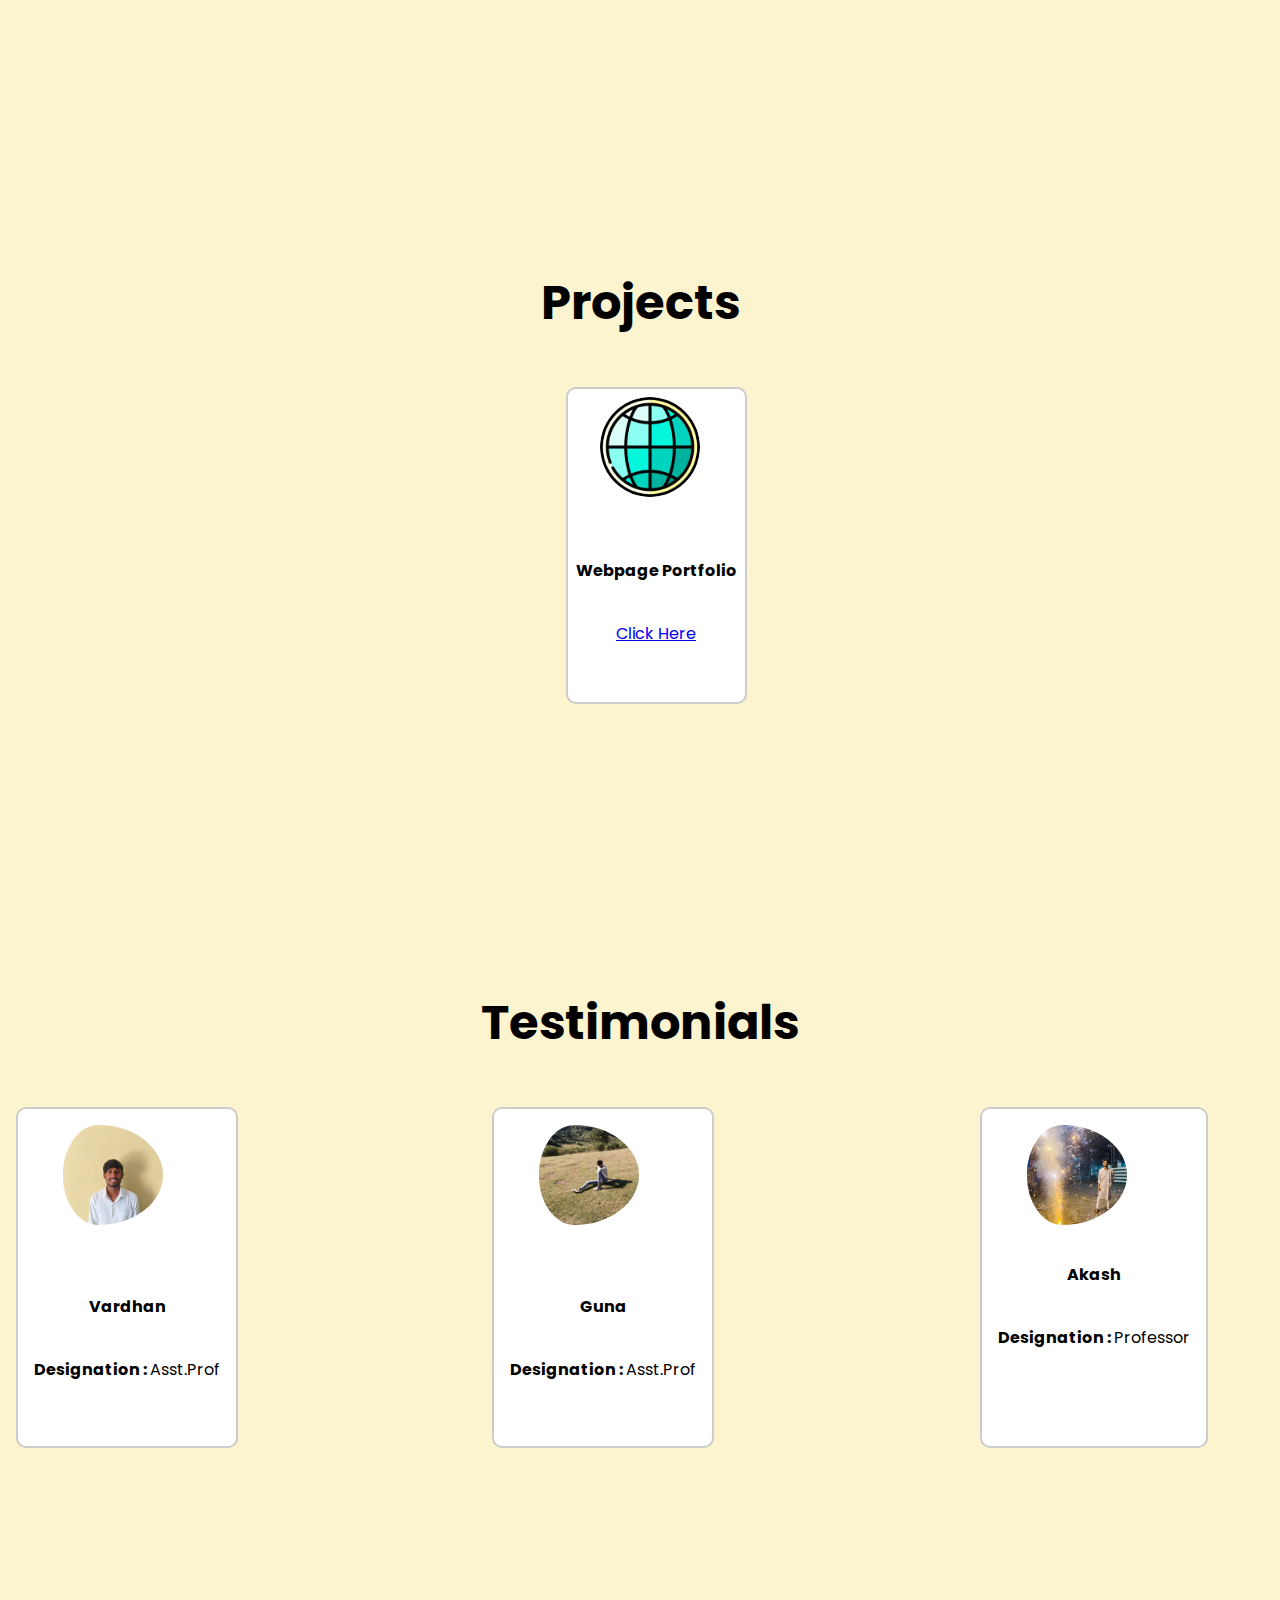
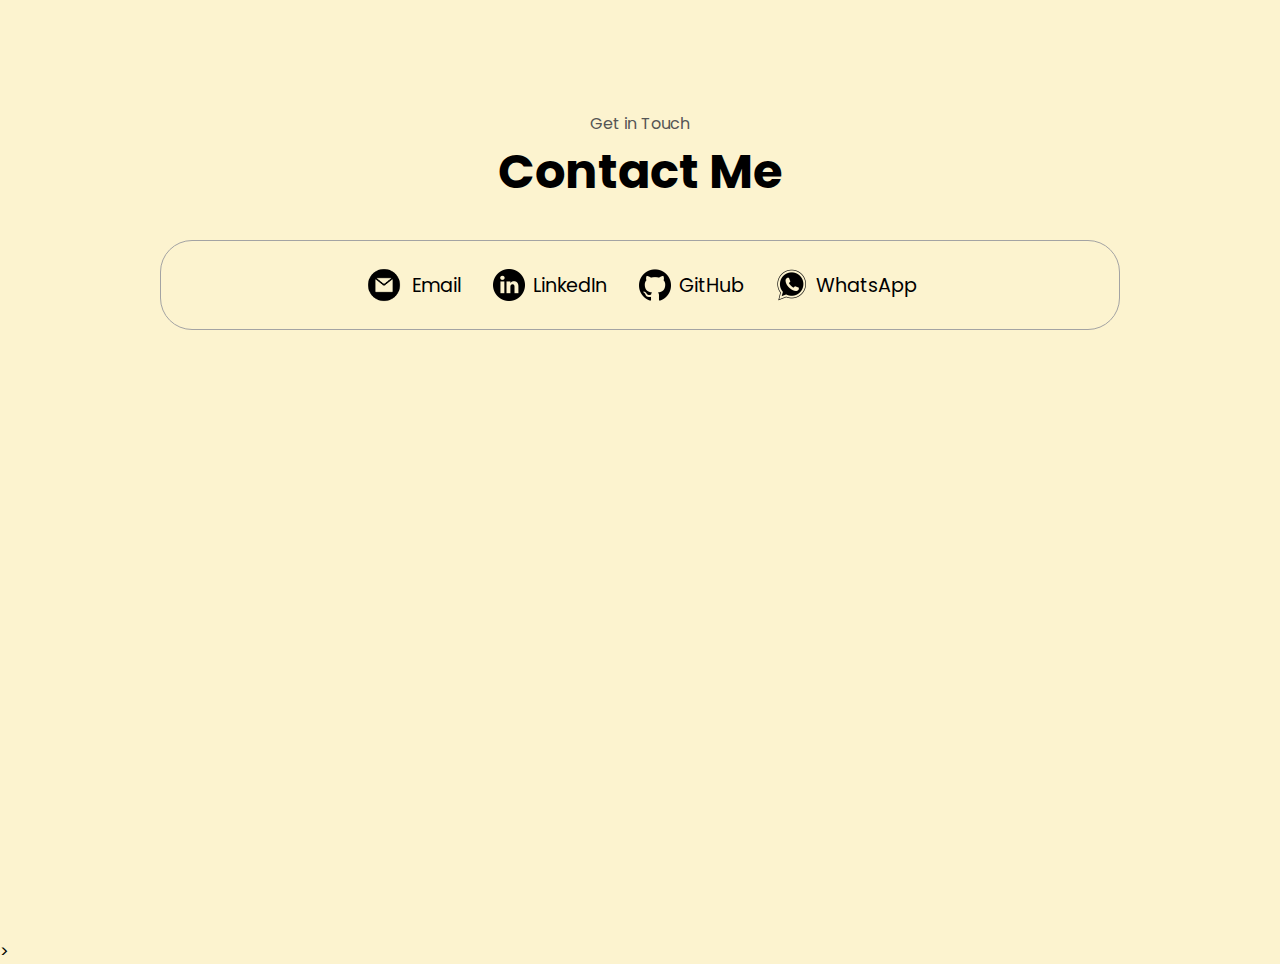
==== commit 5e9b4ba7: "Update index.html" ====
--- a/index.html
+++ b/index.html
@@ -19,9 +19,9 @@
           <a href="#projects">Projects</a>
           <a href="#test">Testimonials</a>
           <a href="#contacts">Contact</a>
-           <div class="view-count">
+          <div class="view-count">
             <article>
-              <img src="./assets/view.png" alt="Calendar icon" class="icon" />
+              <img src="./assets/view.png"  class="icon" />
               <div>
                 <h4>Viewer count</h4>
                 <a href="https://www.hitwebcounter.com" target="_blank">
@@ -86,12 +86,6 @@
           </div>
         </div>
       </div>
-      <img
-        src="./assets/arrow.png"
-        alt="Arrow icon"
-        class="icon arrow"
-        onclick="location.href='./#experience'"
-      />
       </div>
     </section>
     <section id="experience">
@@ -246,23 +240,23 @@
             </div>
           </article>
         </div>
-      </div>
-      
+      </div> 
     </div>
-    
-    
   </div>
   </section>
-<div class="iframe-container" id="test">
+</b>
+</b>
+</section>
+
+<div class="iframe-container" id="projects">
   <iframe src="projects.html" frameborder="0"></iframe>
 </div>
-    <div class="iframe-container" id="test">
+
+<div class="iframe-container" id="test">
   <iframe src="testimonials.html" frameborder="0"></iframe>
 </div>
-</b>
-</b>
-  <img src="./assets/arrow.png" alt="Arrow icon" class="icon arrow" onclick="location.href='./#contact'" />
-</section>
+
+
     <section id="contacts">
       <p class="section__text__p1">Get in Touch</p>
       <h1 class="title">Contact Me</h1>
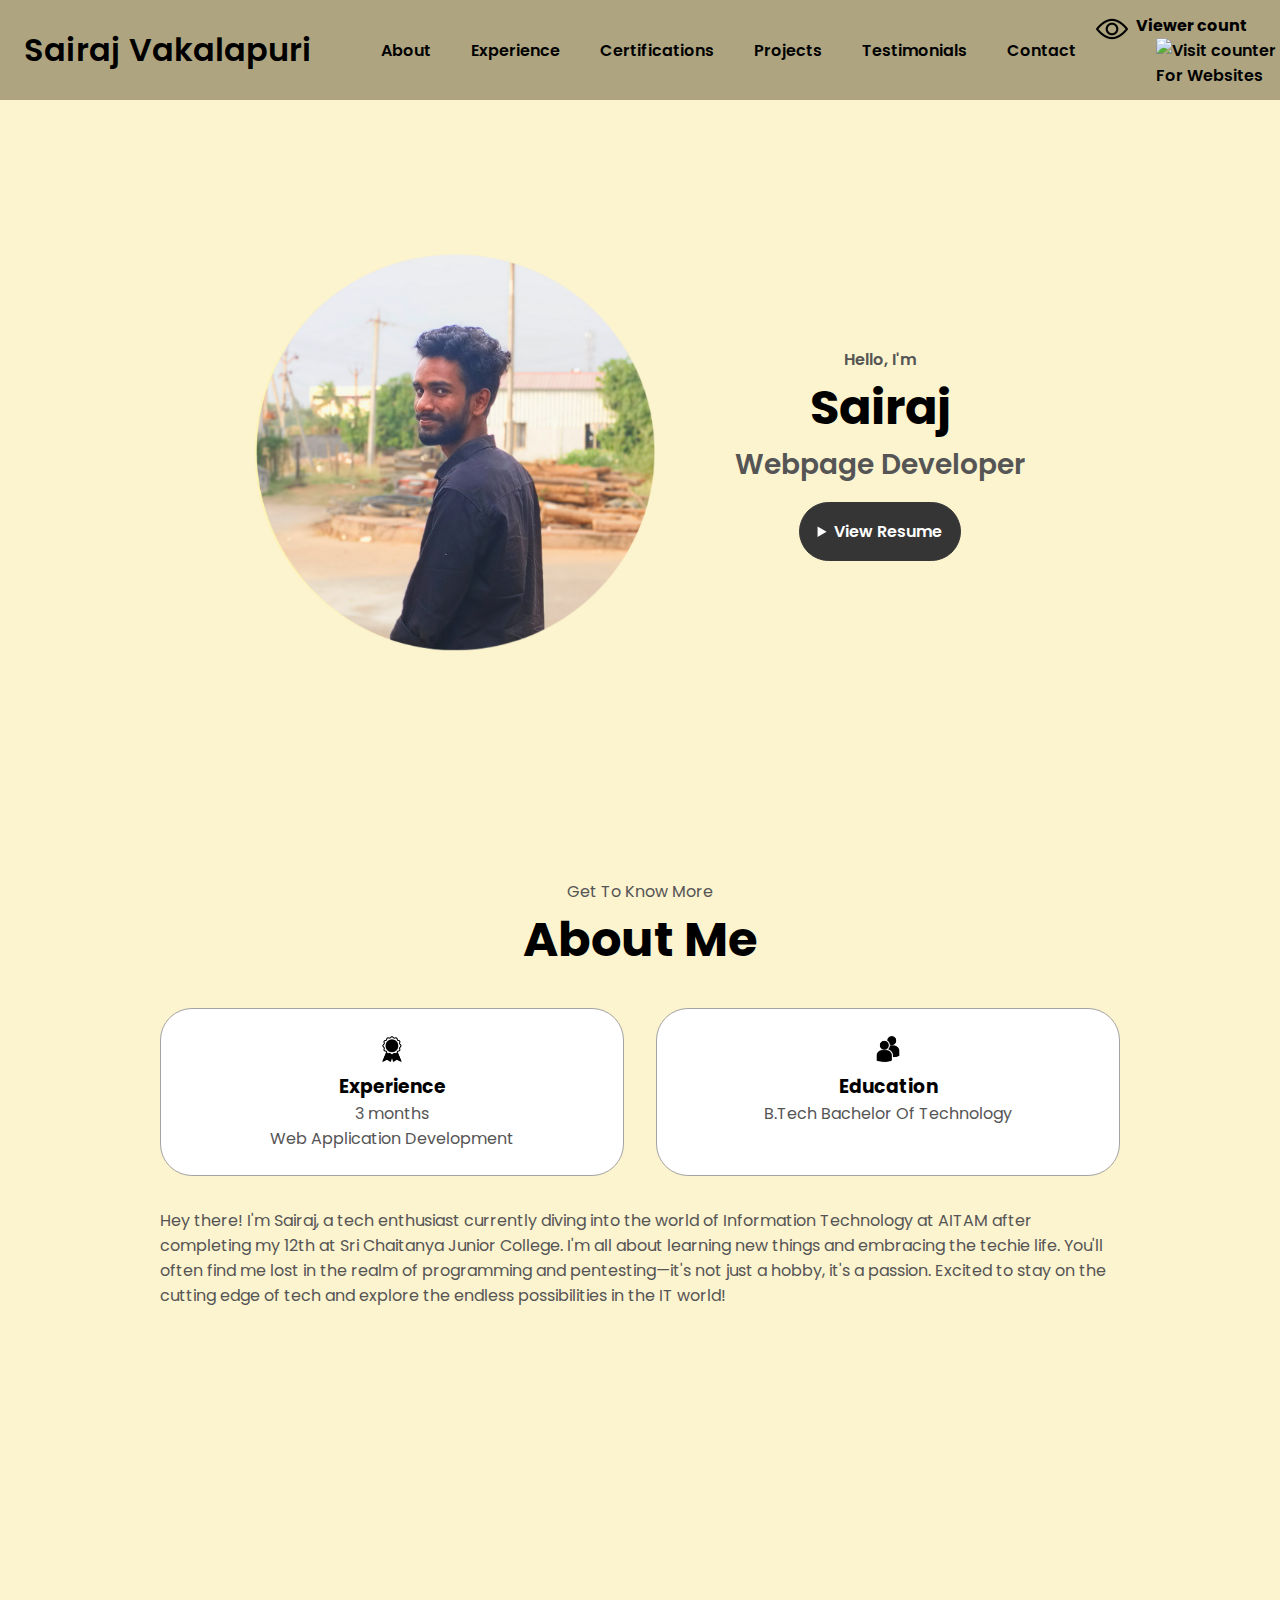
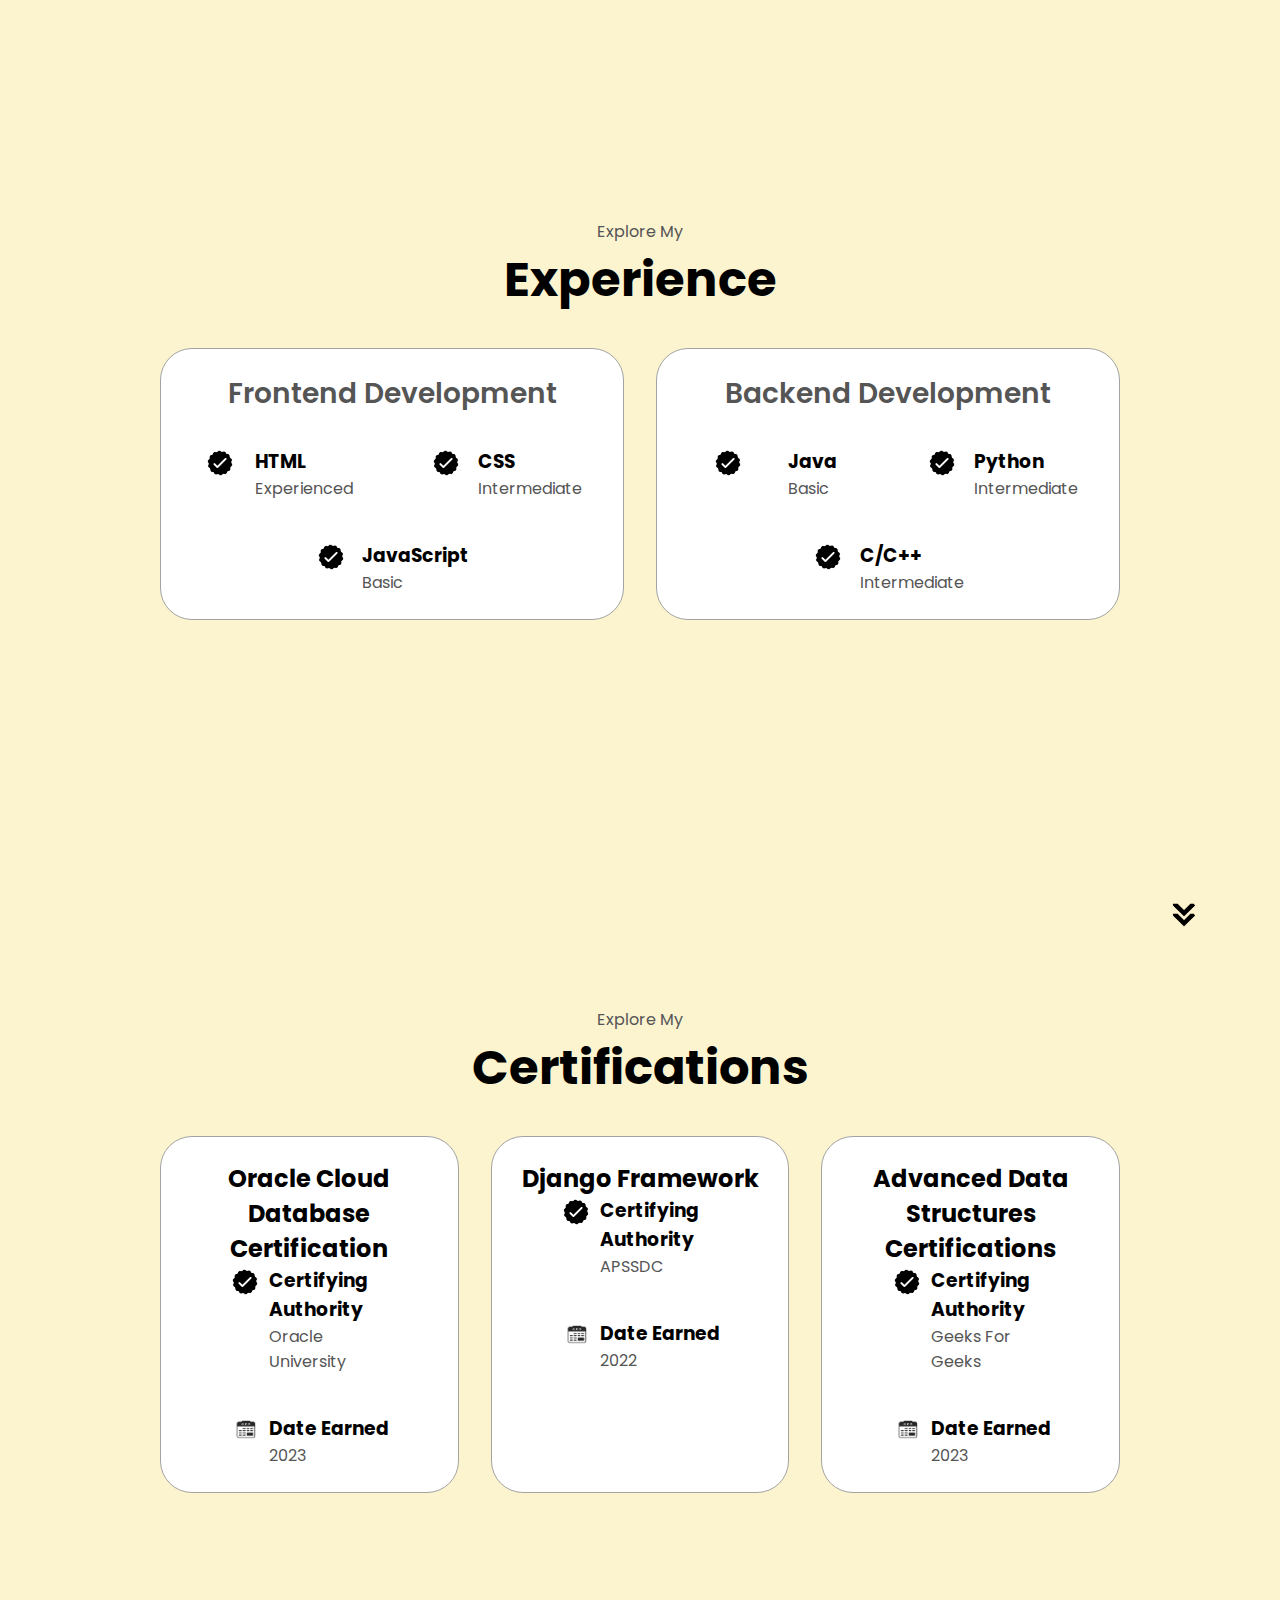
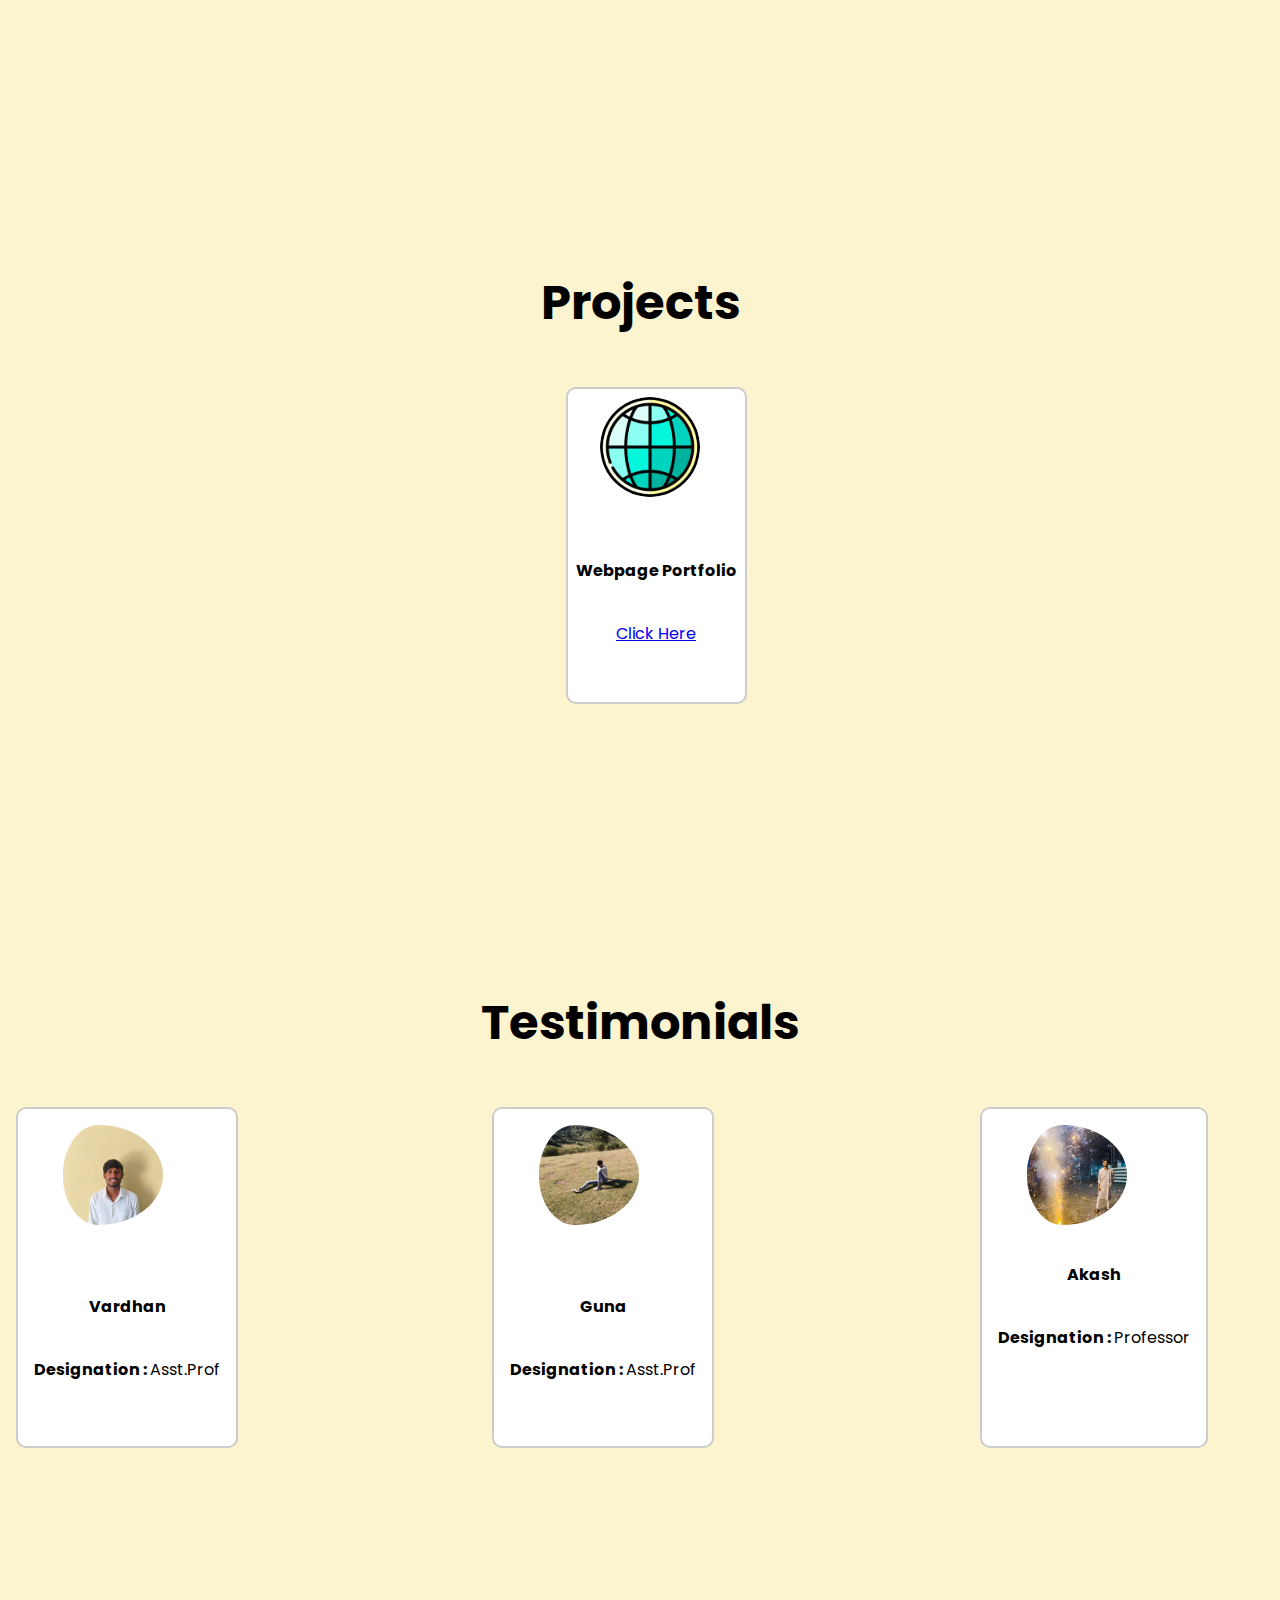
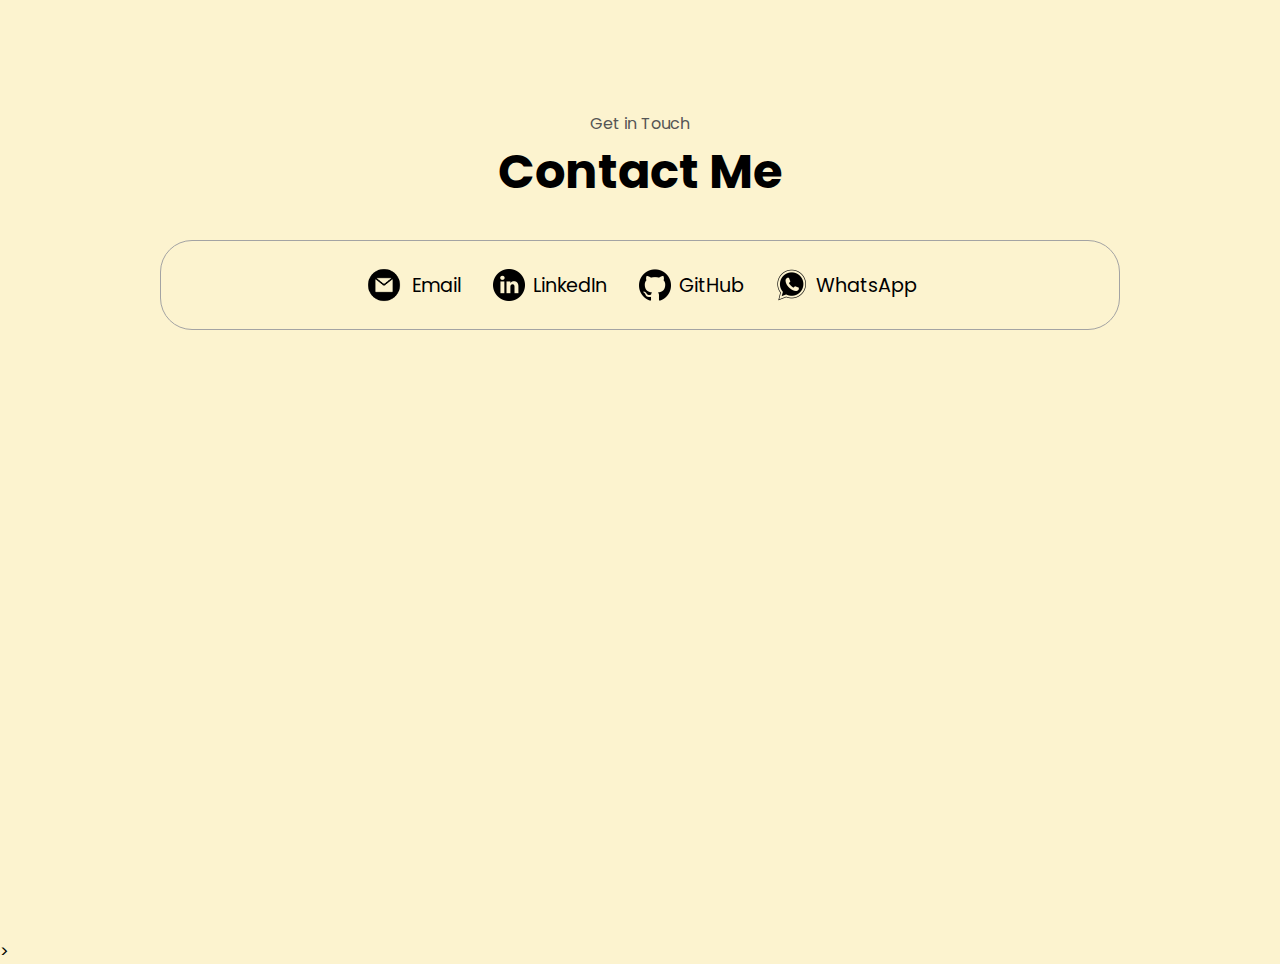
==== commit 63a09334: "Update index.html" ====
--- a/index.html
+++ b/index.html
@@ -76,12 +76,7 @@
           </div>
           <div class="text-container">
             <p>
-              Lorem ipsum dolor sit amet consectetur adipisicing elit. Hic quis
-              reprehenderit et laborum, rem, dolore eum quod voluptate
-              exercitationem nobis, nihil esse debitis maxime facere minus sint
-              delectus velit in eos quo officiis explicabo deleniti dignissimos.
-              Eligendi illum libero dolorum cum laboriosam corrupti quidem,
-              reiciendis ea magnam? Nulla, impedit fuga!
+                Hey there! I'm Sairaj, a tech enthusiast currently diving into the world of Information Technology at AITAM after completing my 12th at Sri Chaitanya Junior College. I'm all about learning new things and embracing the techie life. You'll often find me lost in the realm of programming and pentesting—it's not just a hobby, it's a passion. Excited to stay on the cutting edge of tech and explore the endless possibilities in the IT world!
             </p>
           </div>
         </div>
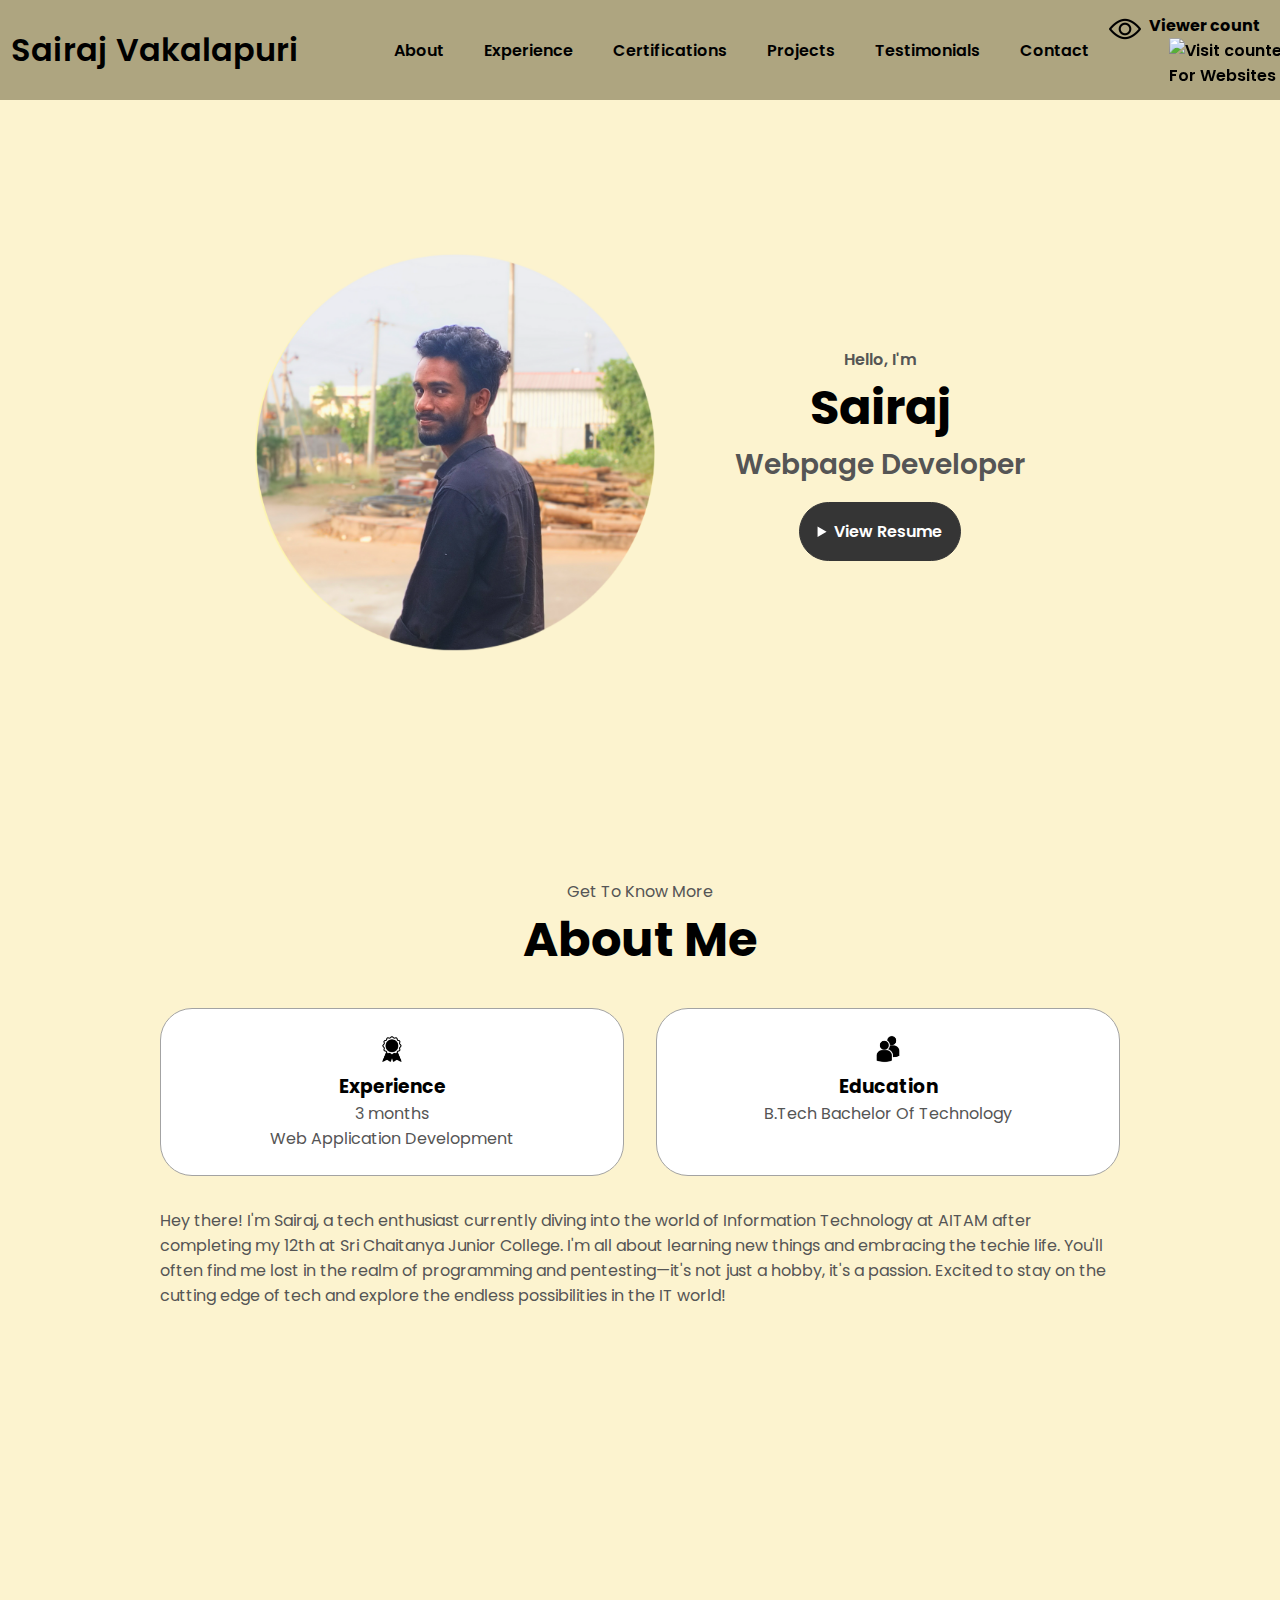
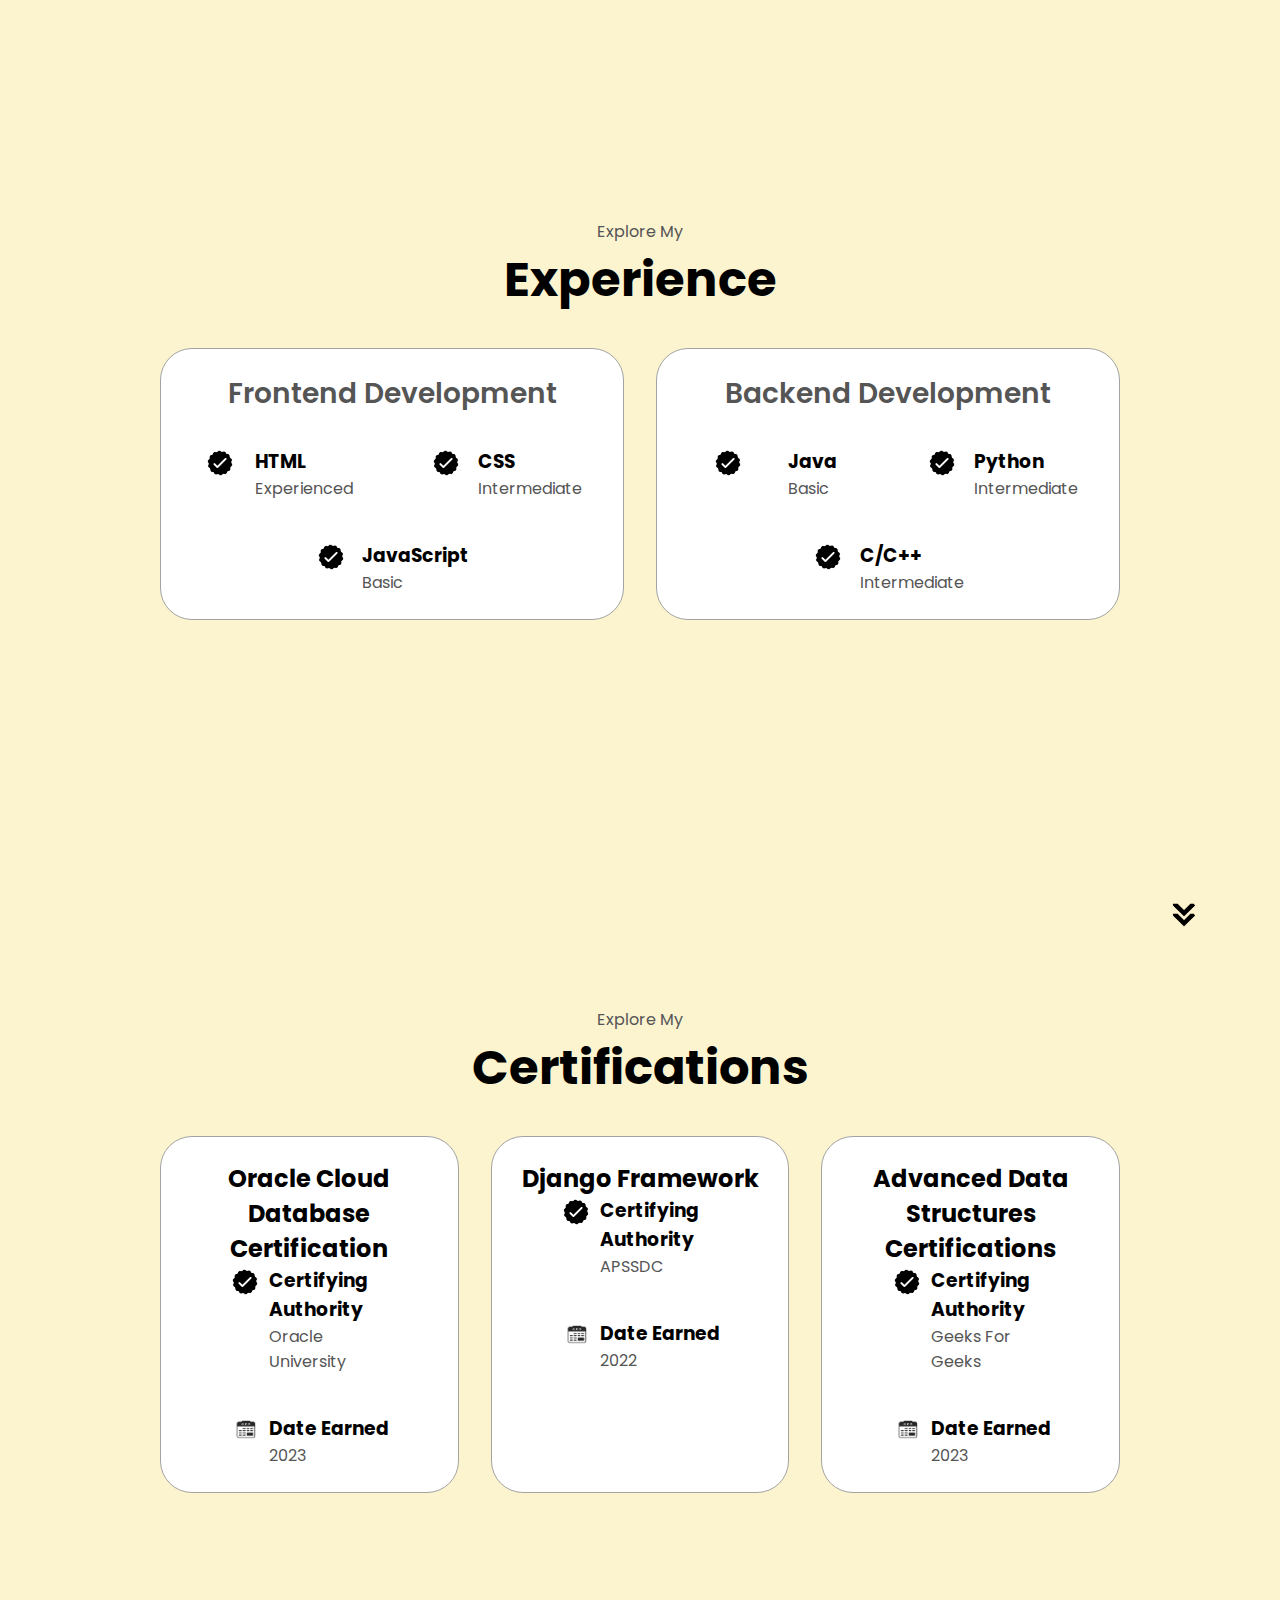
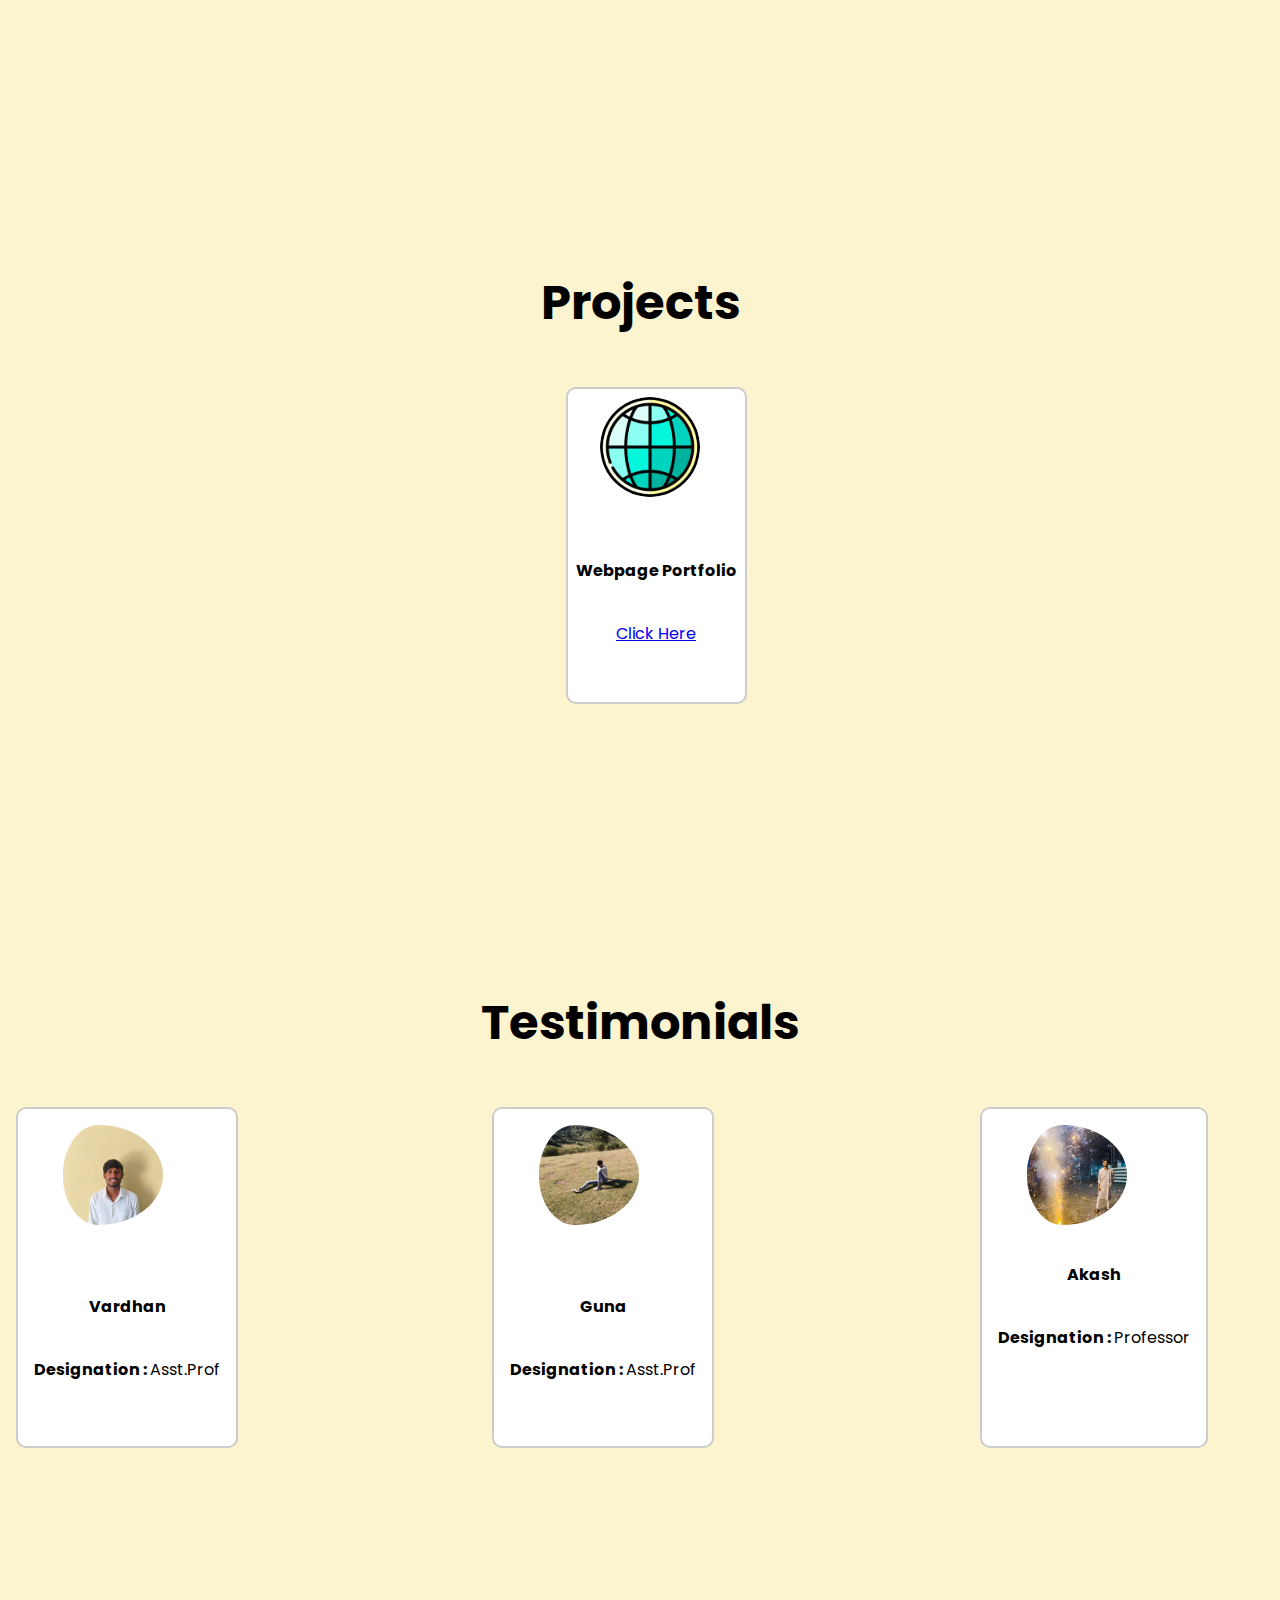
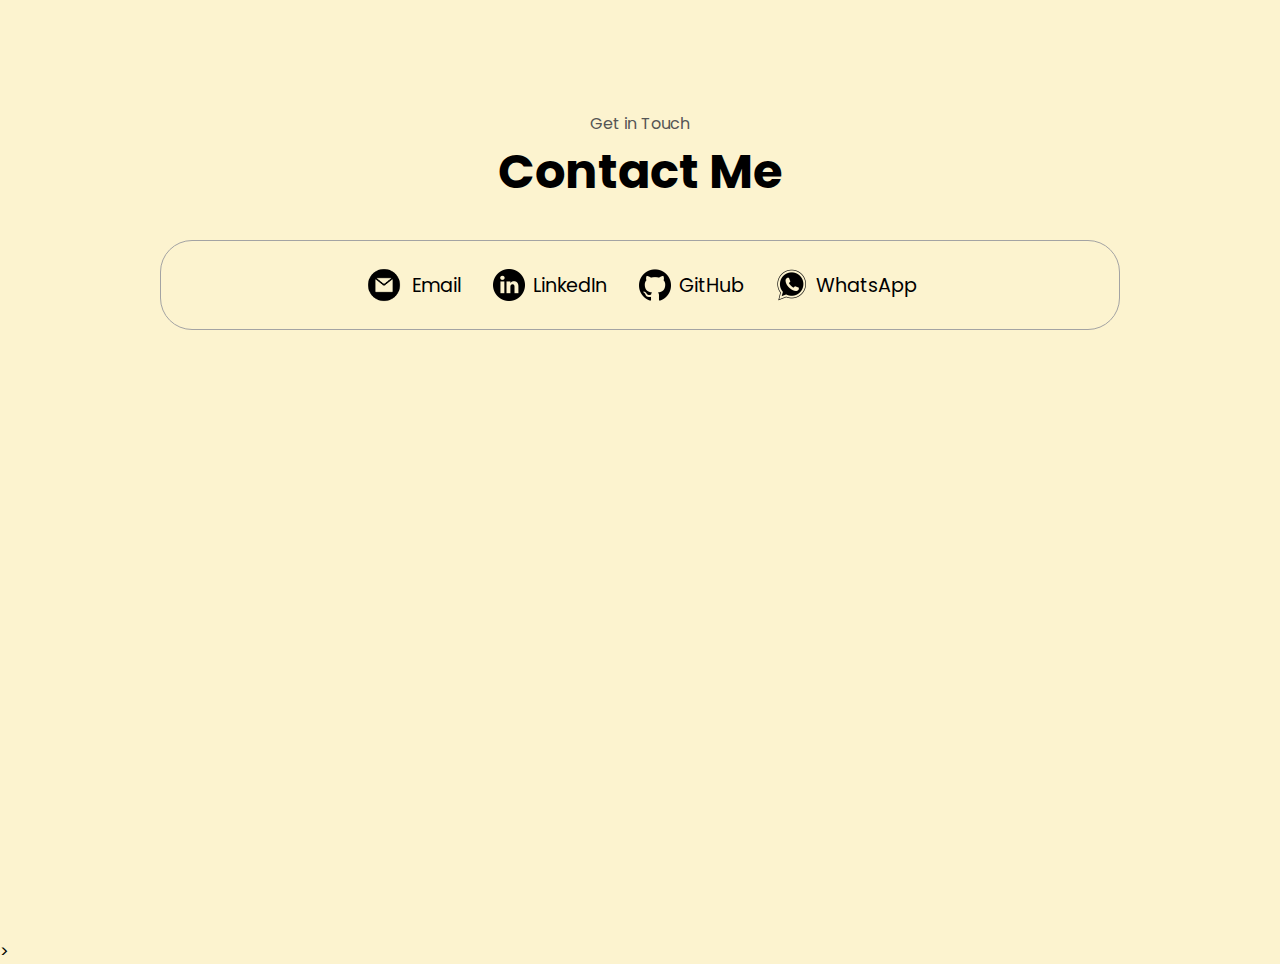
==== commit efca6029: "Update index.html" ====
--- a/index.html
+++ b/index.html
@@ -12,6 +12,11 @@
   <body>
     <div class="jk">
       <a class="logo">Sairaj Vakalapuri</a>
+      <div class="hamburger-icon" onclick="toggleMenu()">
+        <div class="bar"></div>
+        <div class="bar"></div>
+        <div class="bar"></div>
+      </div>
       <nav class="nav">
           <a href="#about">About</a>
           <a href="#experience">Experience</a>
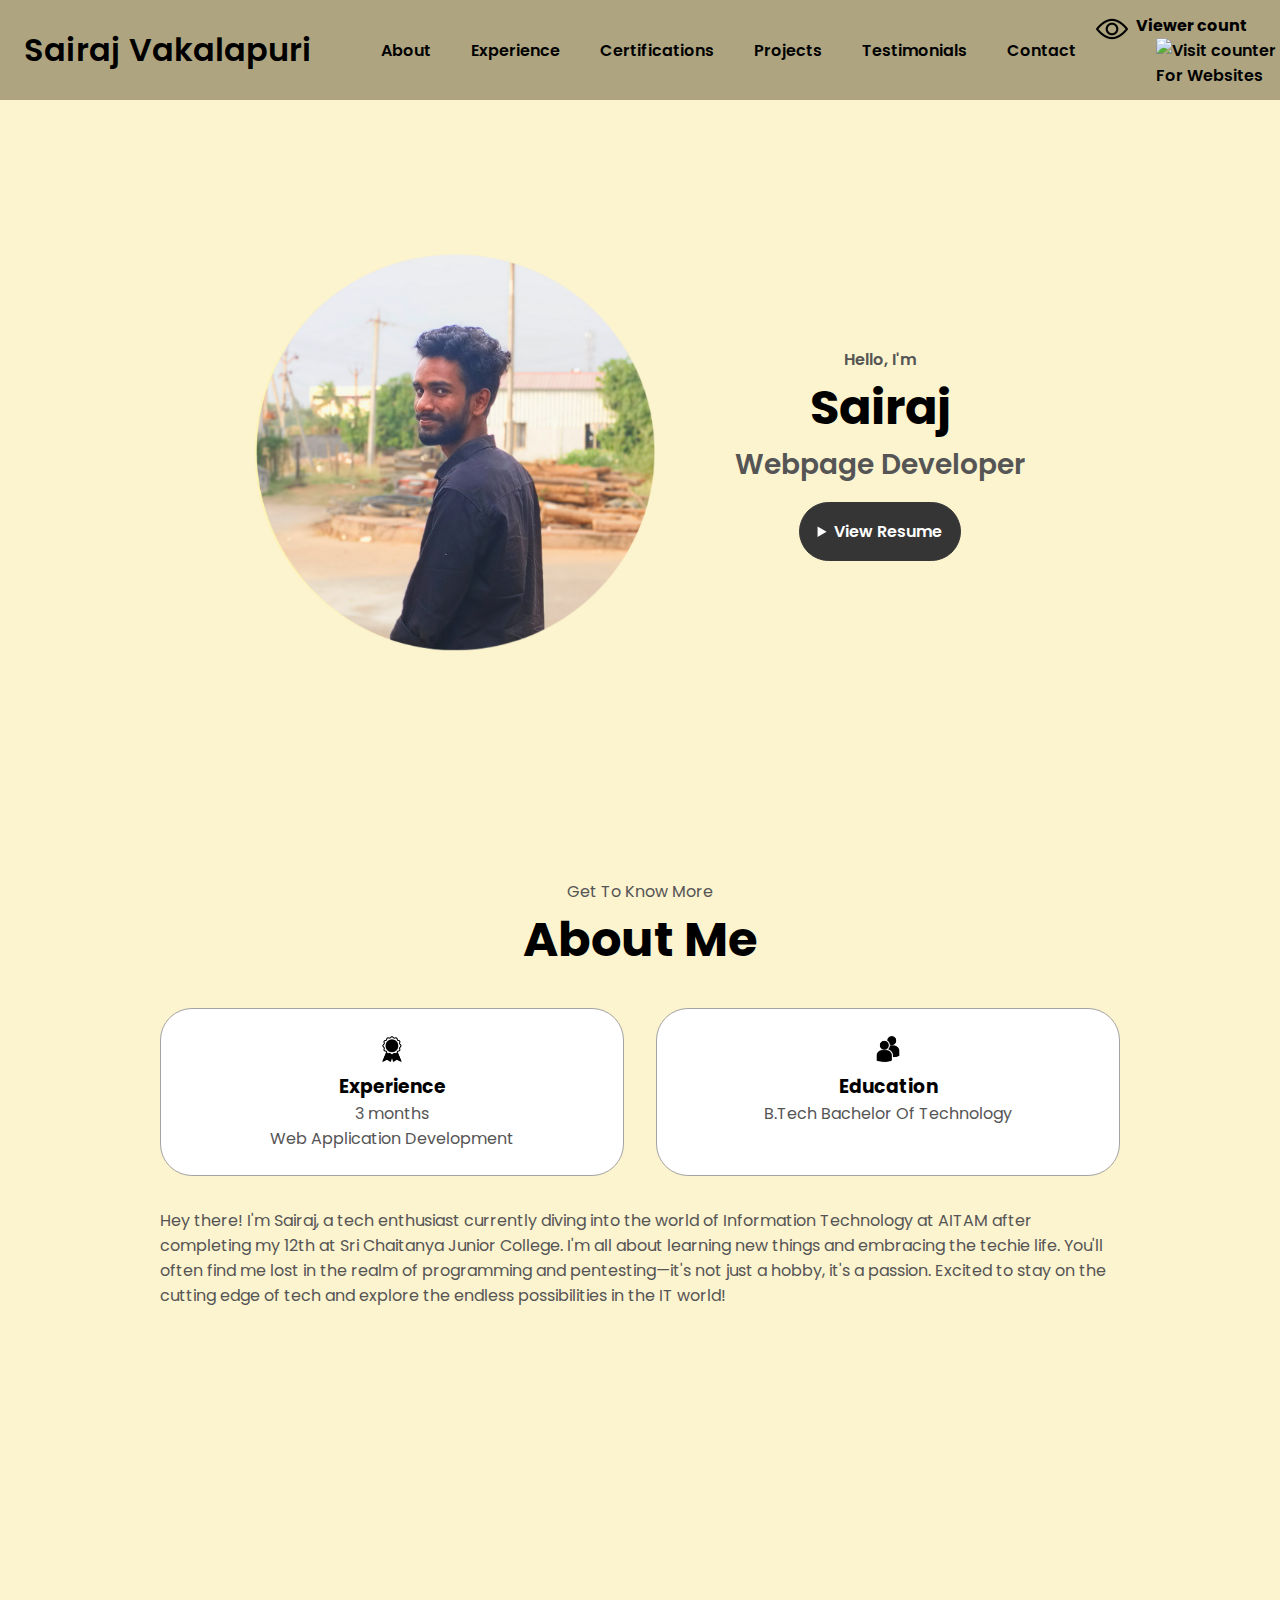
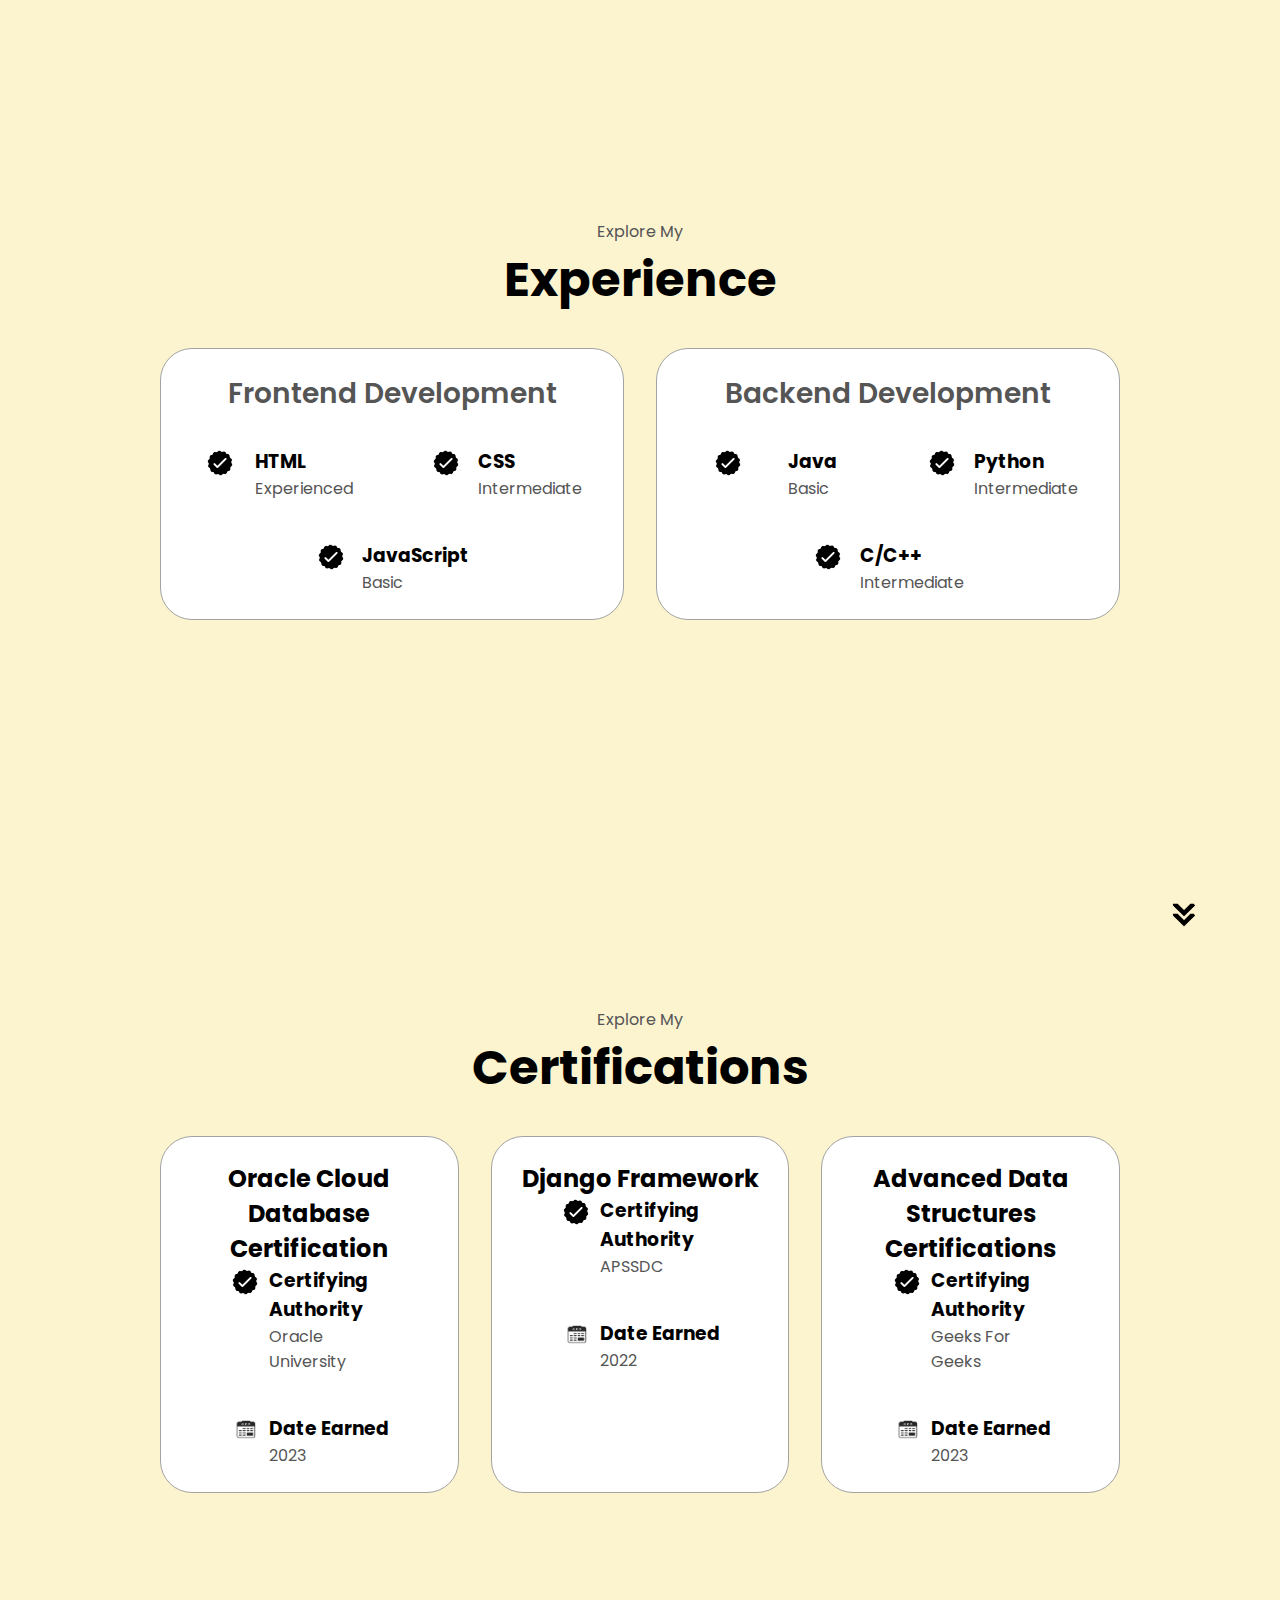
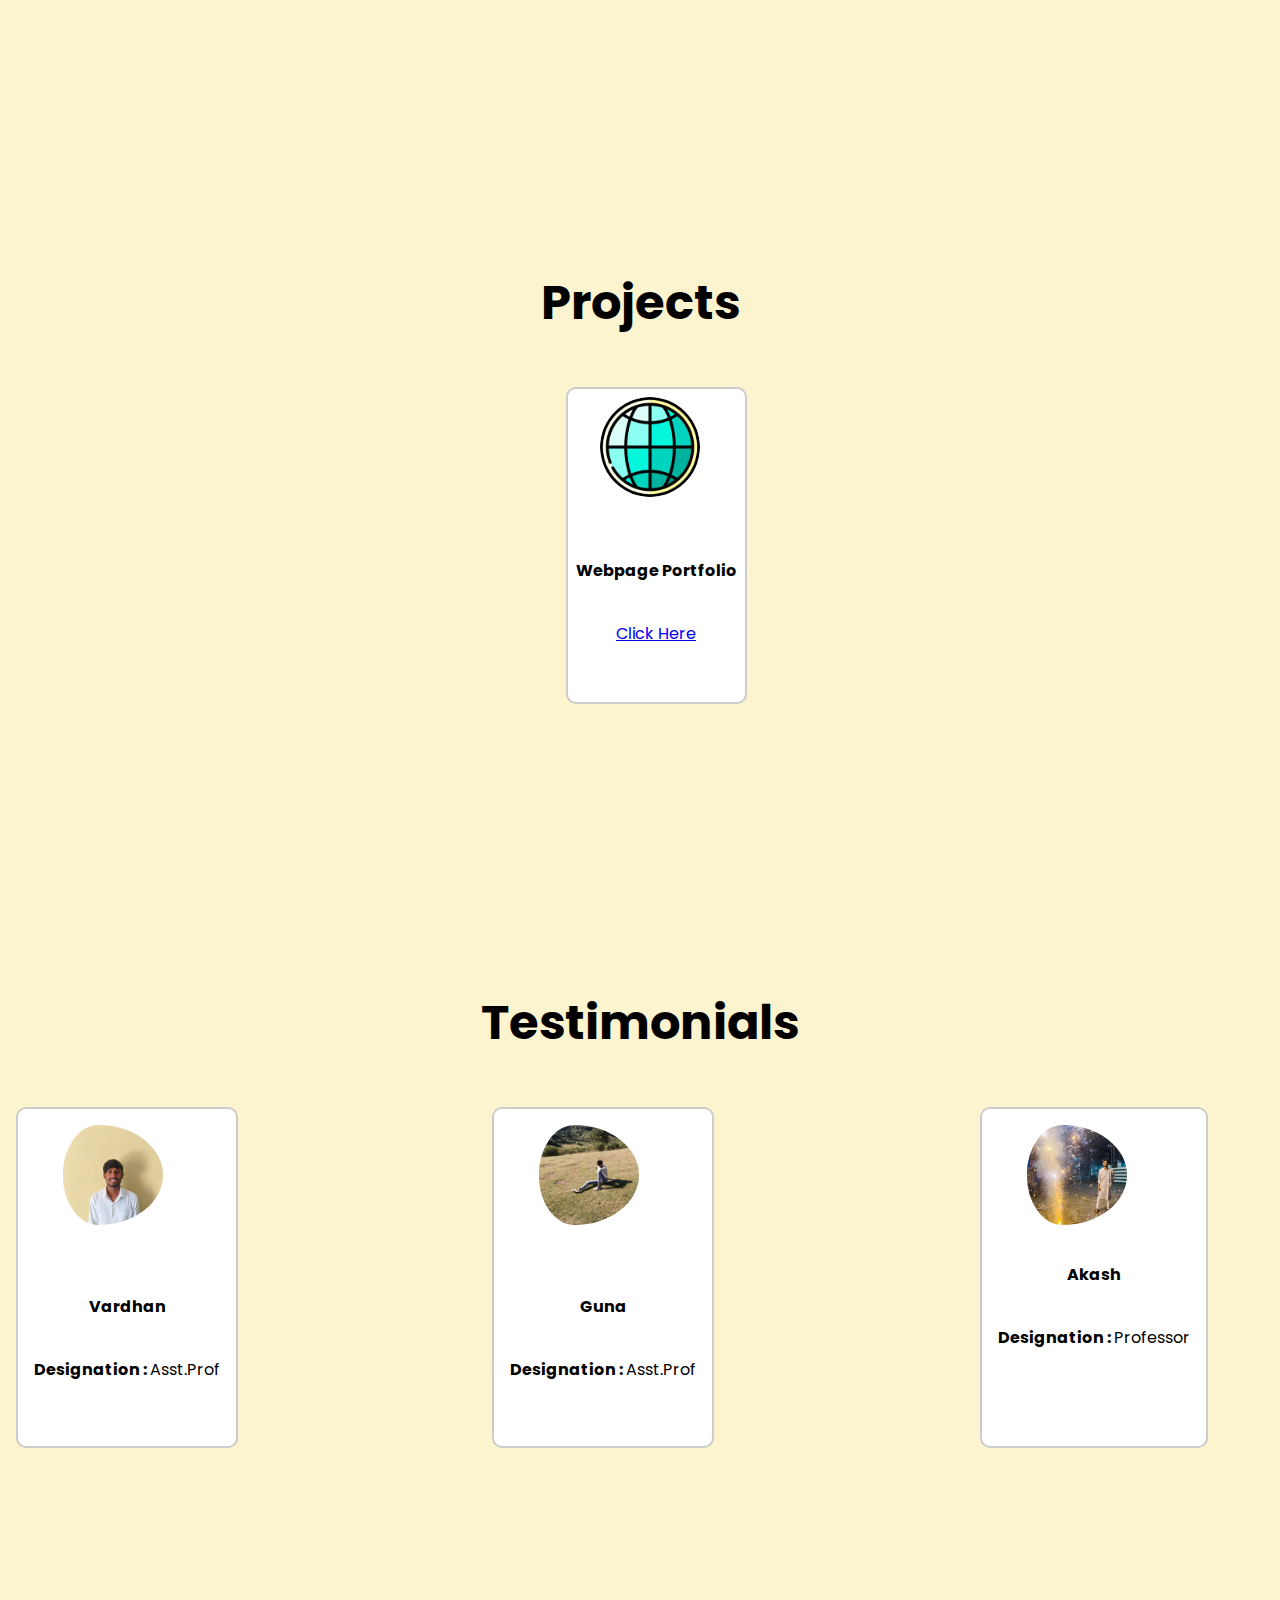
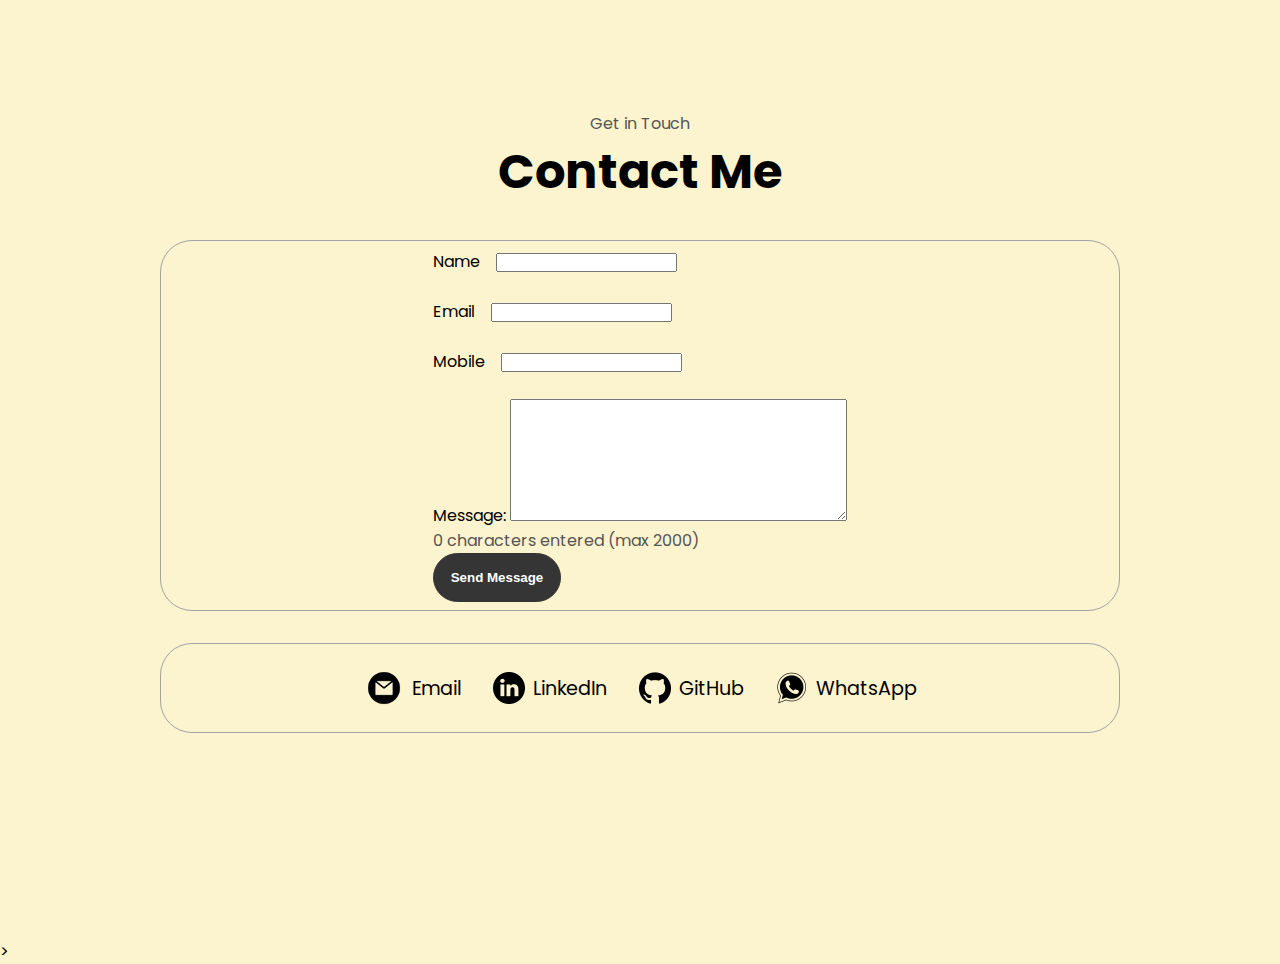
==== commit 5b9df535: "Update index.html" ====
--- a/index.html
+++ b/index.html
@@ -255,11 +255,35 @@
 <div class="iframe-container" id="test">
   <iframe src="testimonials.html" frameborder="0"></iframe>
 </div>
-
-
-    <section id="contacts">
+  <section id="contacts">
       <p class="section__text__p1">Get in Touch</p>
       <h1 class="title">Contact Me</h1>
+      <div class="contact-info-upper-container">
+      <div class="contact-form">
+        <form>
+          <label for="fname">Name       </label>&nbsp;&nbsp;
+          <input type="text" id="fname" name="fname"><br><br>
+          <label for="email">Email      </label>&nbsp;&nbsp;
+          <input type="email" id="email" name="email"><br><br>
+          <label for="number">Mobile    </label>&nbsp;&nbsp;
+          <input type="tel" id="phone" name="phone"><br><br>
+          <label for="message">Message:</label>
+          <textarea id="message" name="message" rows="8" cols="40" maxlength="2000"></textarea>
+          <p id="charCountMessage">0 characters entered (max 2000)</p>
+          
+          <script>
+            var textarea = document.getElementById("message");
+            var charCountMessage = document.getElementById("charCountMessage");
+
+            textarea.addEventListener("input", function () {
+              var currentCharCount = textarea.value.length;
+              charCountMessage.textContent = currentCharCount + " characters entered (max 2000)";
+            });
+          </script>
+          <button class="btn btn-color-1">Send Message</button>
+        </form>
+      </div>
+    </div>
       <div class="contact-info-upper-container">
         <div class="contact-info-container">
           <img
--- a/style.css
+++ b/style.css
@@ -453,3 +453,61 @@
 .view-count h3{
     font-size: 1rem;
 }
+
+.hamburger-icon {
+  display: none;
+  flex-direction: column;
+  justify-content: space-around;
+  width: 30px;
+  height: 20px;
+  cursor: pointer;
+}
+
+.bar {
+  width: 100%;
+  height: 3px;
+  background-color: #333;
+}
+
+.open .bar:nth-child(1) {
+  transform: translateY(8px) rotate(45deg);
+}
+
+.open .bar:nth-child(2) {
+  opacity: 0;
+}
+
+.open .bar:nth-child(3) {
+  transform: translateY(-8px) rotate(-45deg);
+}
+
+@media (max-width: 768px) {
+  .hamburger-icon {
+    display: flex;
+  }
+
+  .menu-links {
+    display: none;
+    flex-direction: column;
+    align-items: center;
+    background-color: #f4f4f4;
+    width: 100%;
+    position: absolute;
+    top: 60px;
+    left: 0;
+    z-index: 1;
+  }
+
+  .menu-links.open {
+    display: flex;
+  }
+
+  .menu-links a {
+    padding: 15px;
+    text-align: center;
+  }
+
+  .menu-links a:hover {
+    background-color: #ddd;
+  }
+}
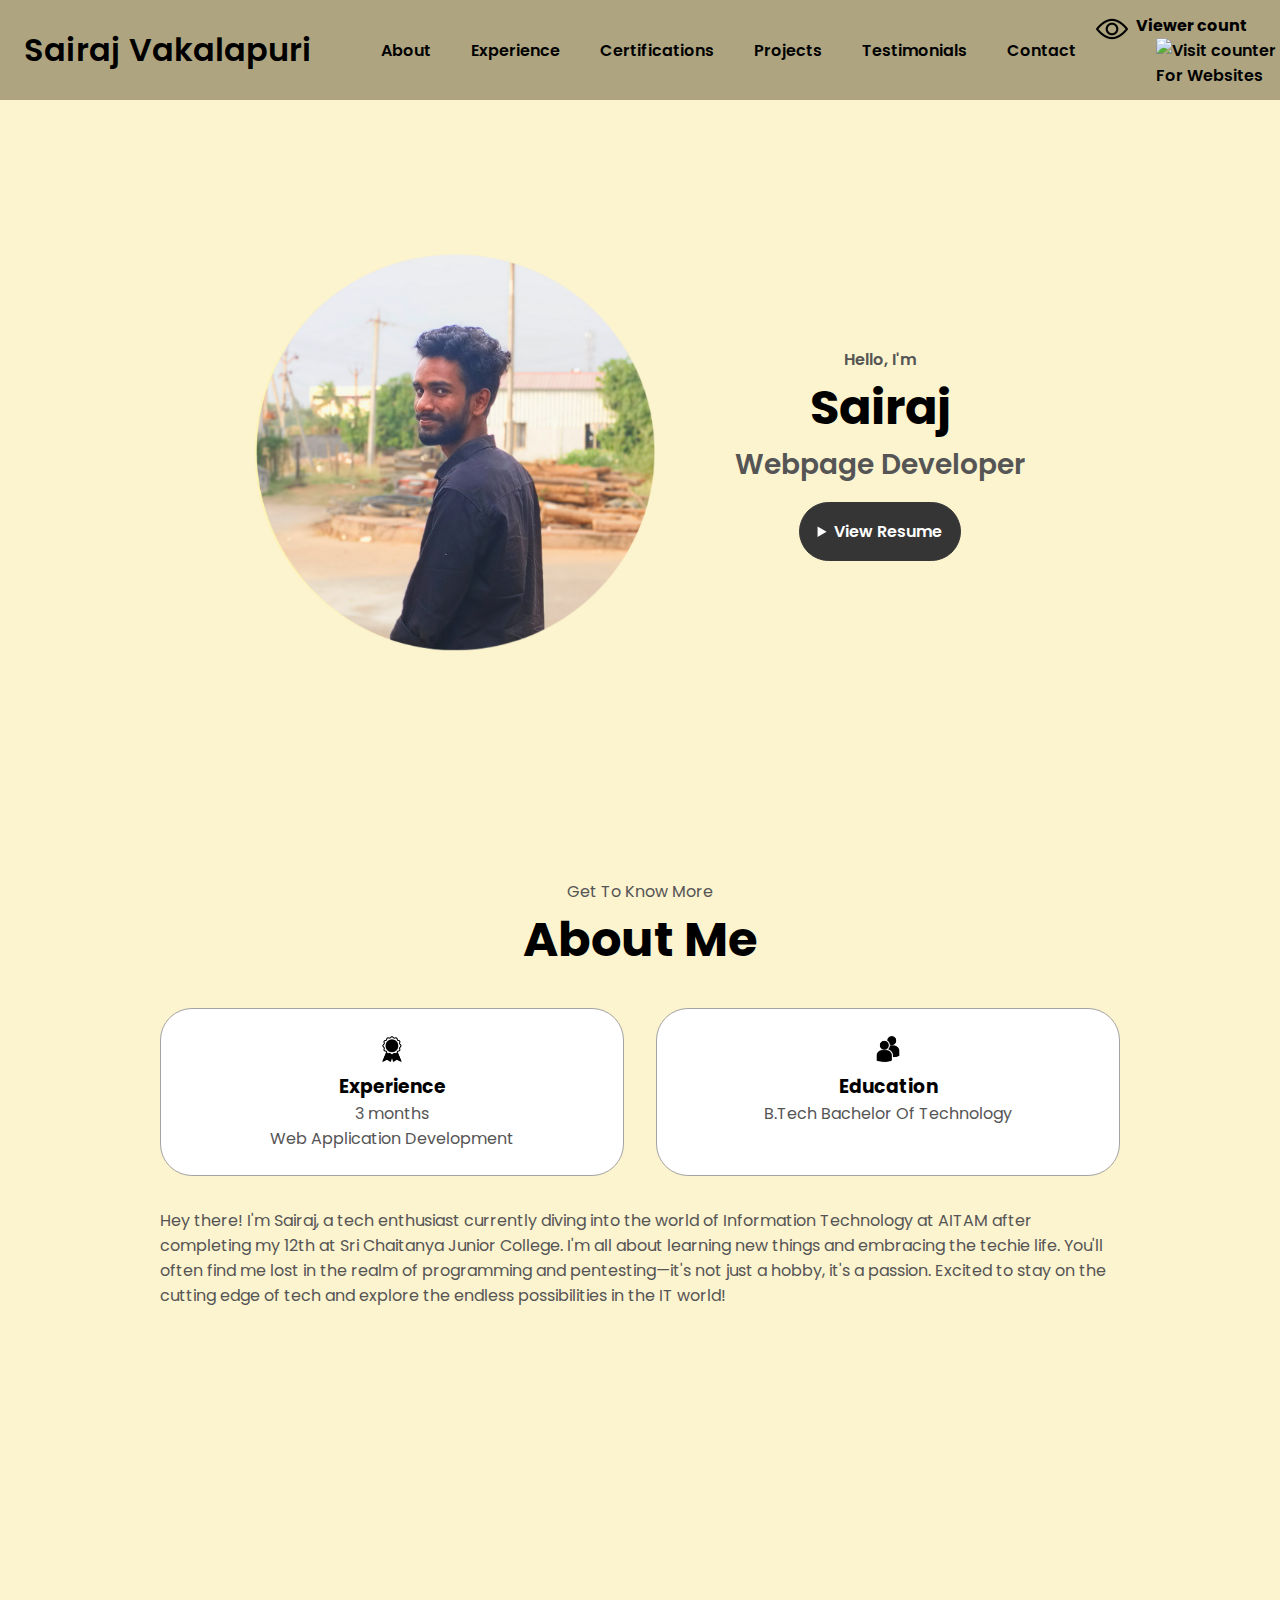
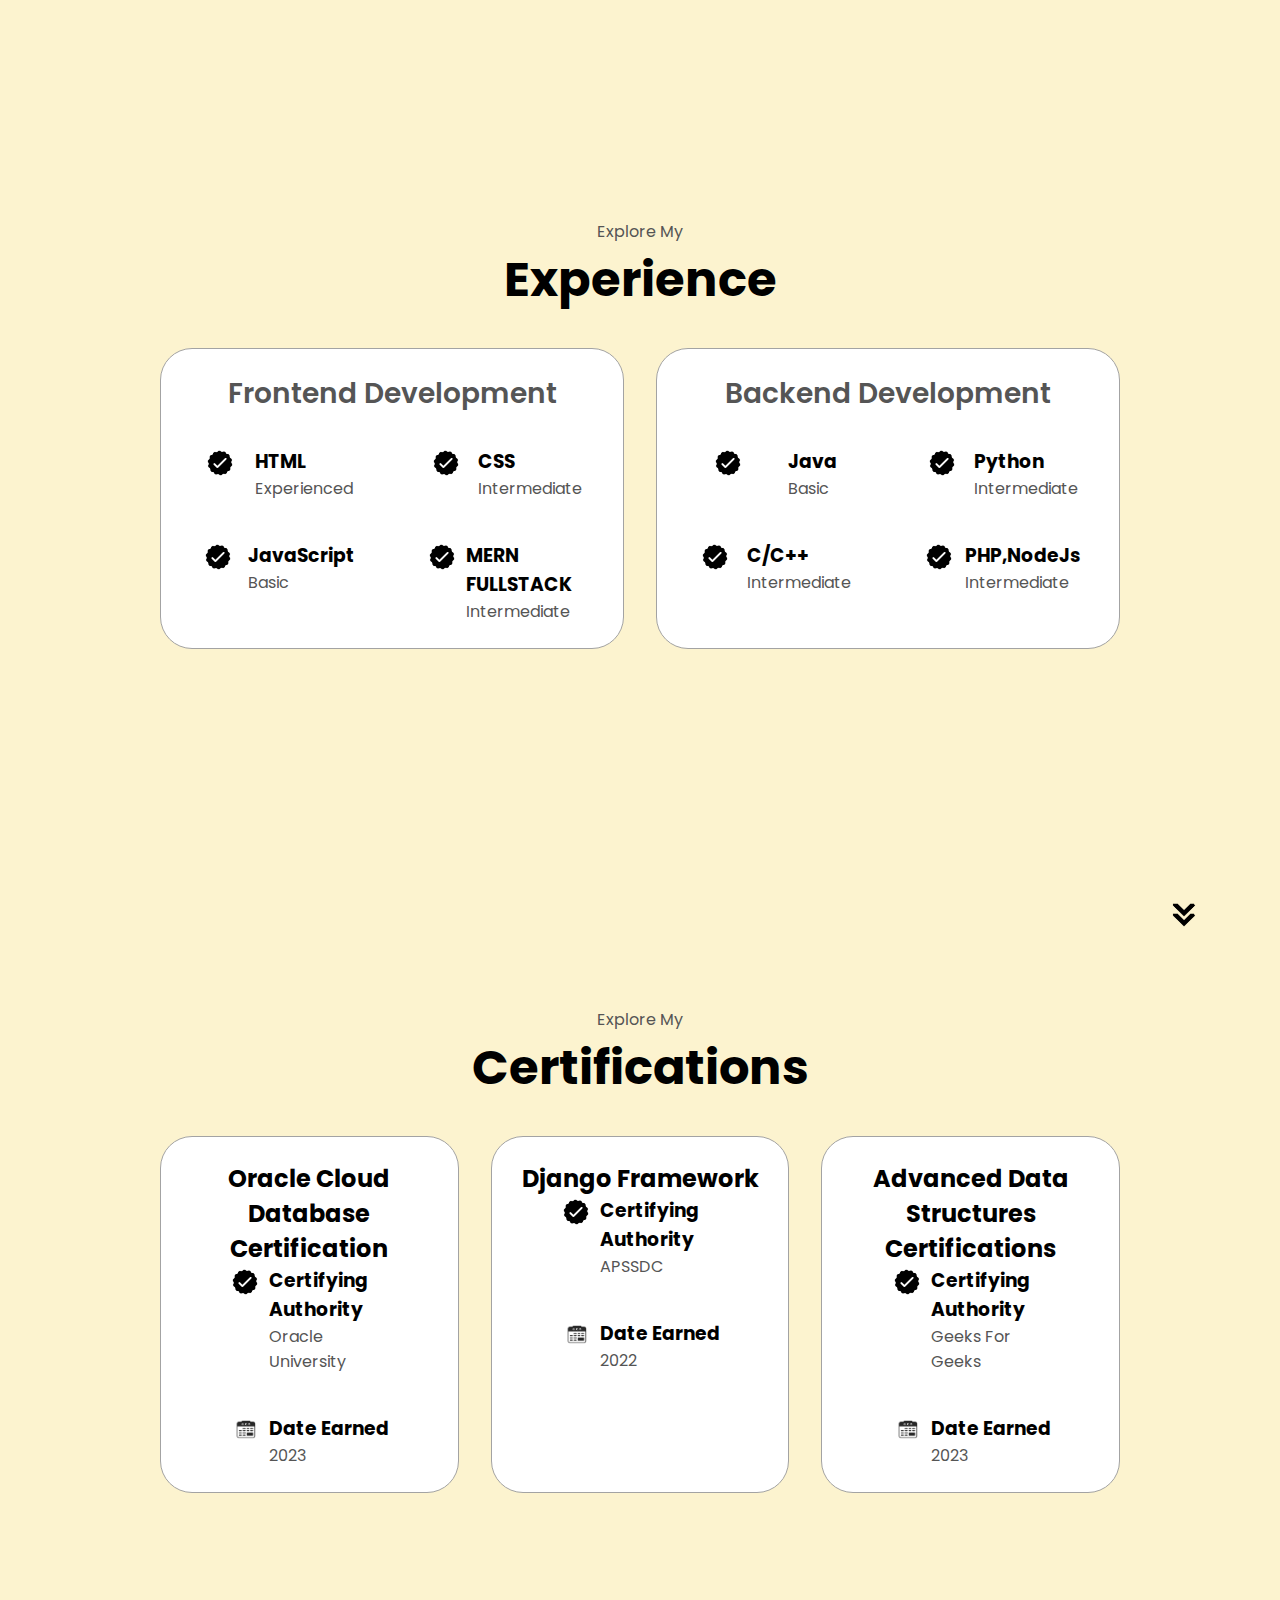
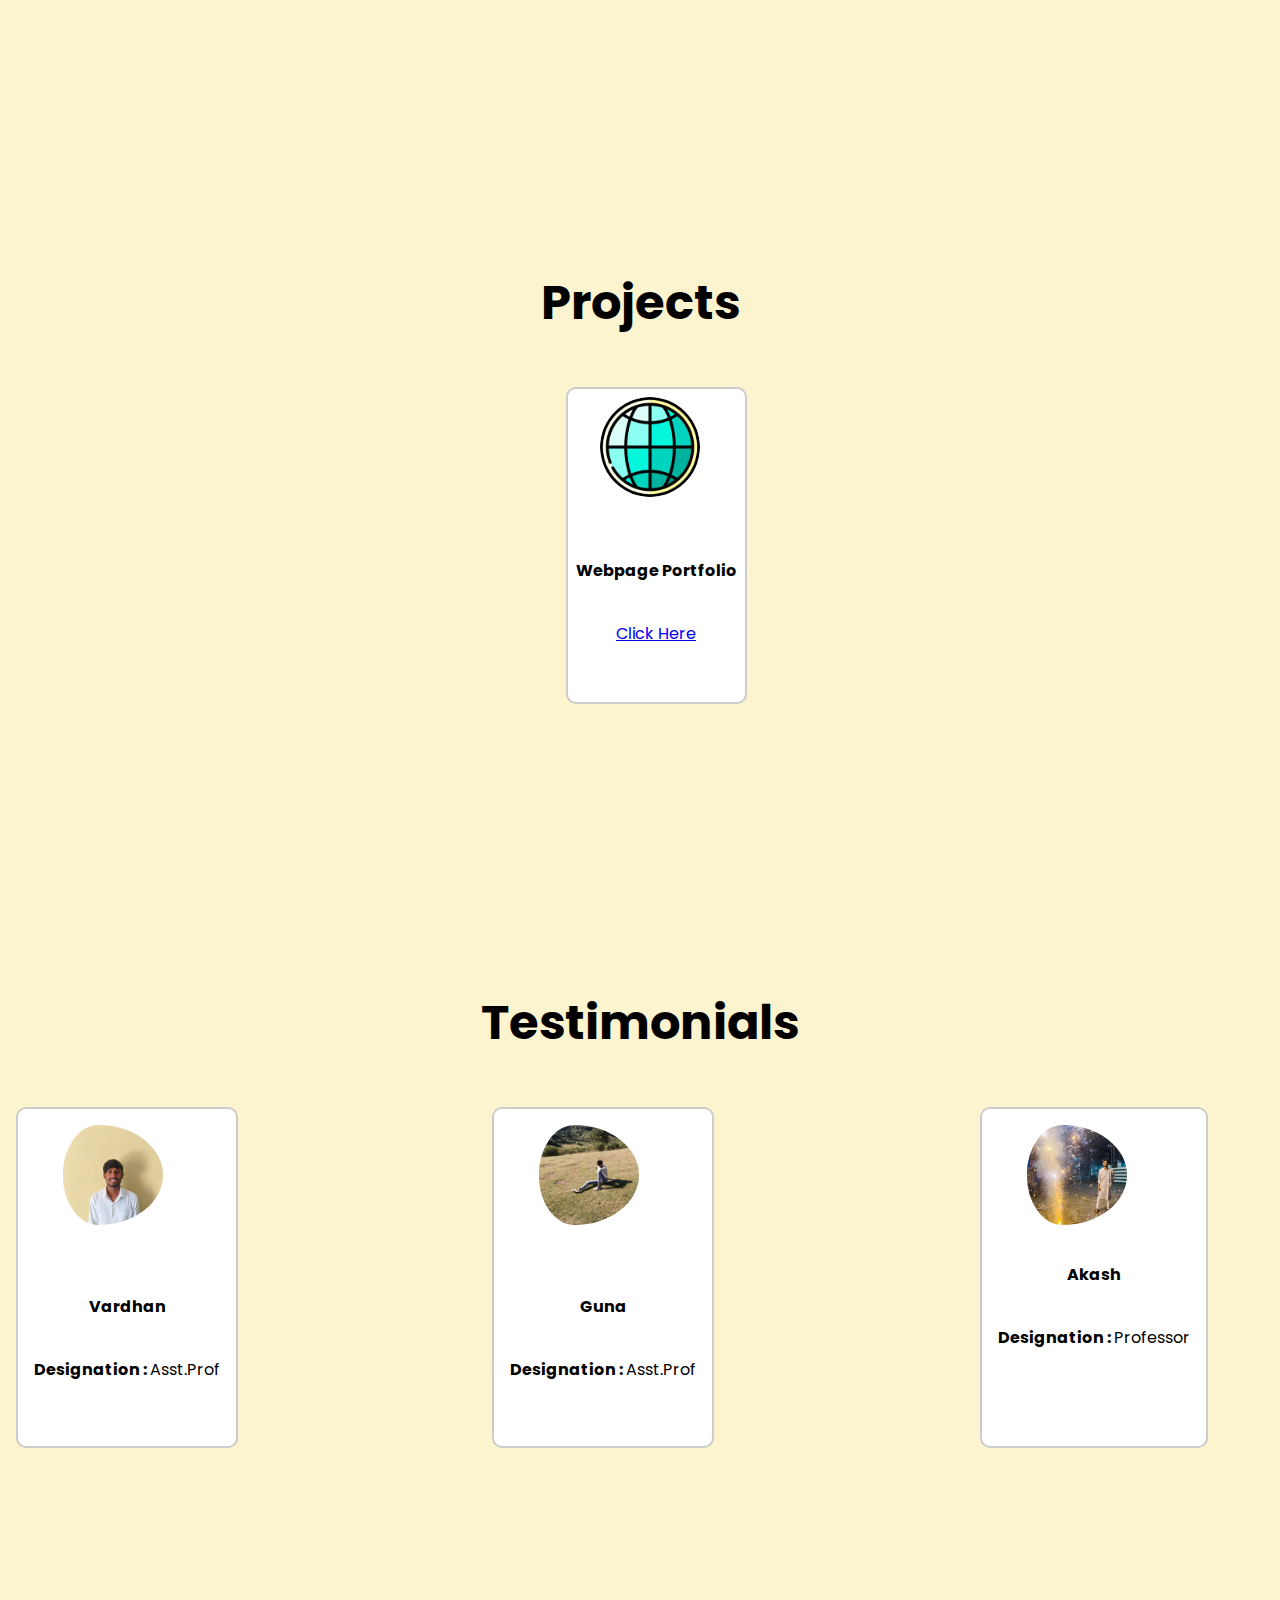
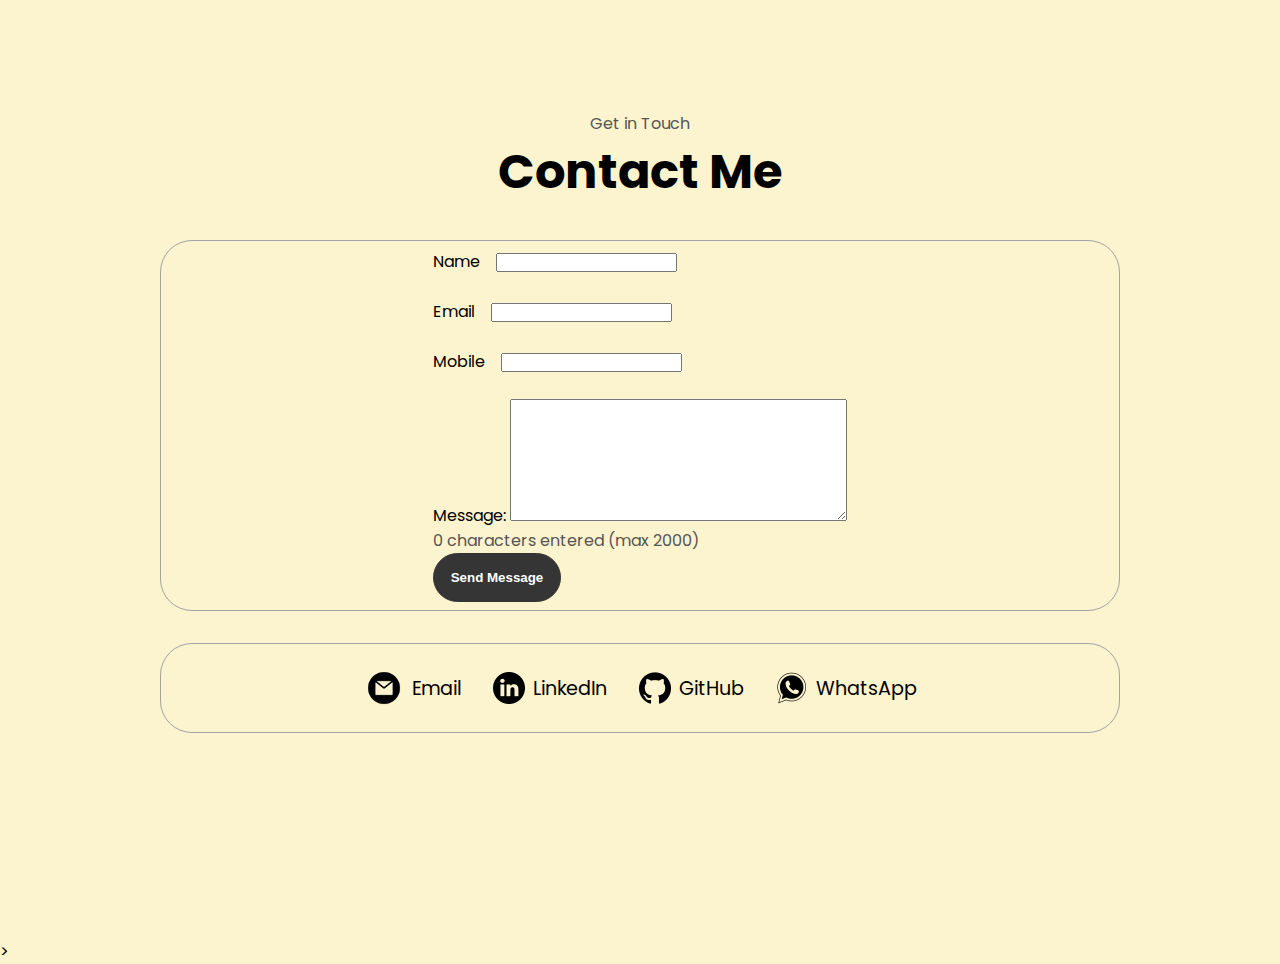
==== commit 92f6af16: "Update index.html" ====
--- a/index.html
+++ b/index.html
@@ -129,6 +129,17 @@
                   <p>Basic</p>
                 </div>
               </article>
+              <article>
+                <img
+                  src="./assets/checkmark.png"
+                  alt="Experience icon"
+                  class="icon"
+                />
+                <div>
+                  <h3>MERN FULLSTACK</h3>
+                  <p>Intermediate</p>
+                </div>
+              </article>
             </div>
           </div>
           <div class="details-container">
@@ -164,6 +175,17 @@
                 />
                 <div>
                   <h3>C/C++</h3>
+                  <p>Intermediate</p>
+                </div>
+              </article>
+              <article>
+                <img
+                  src="./assets/checkmark.png"
+                  alt="Experience icon"
+                  class="icon"
+                />
+                <div>
+                  <h3>PHP,NodeJs</h3>
                   <p>Intermediate</p>
                 </div>
               </article>
